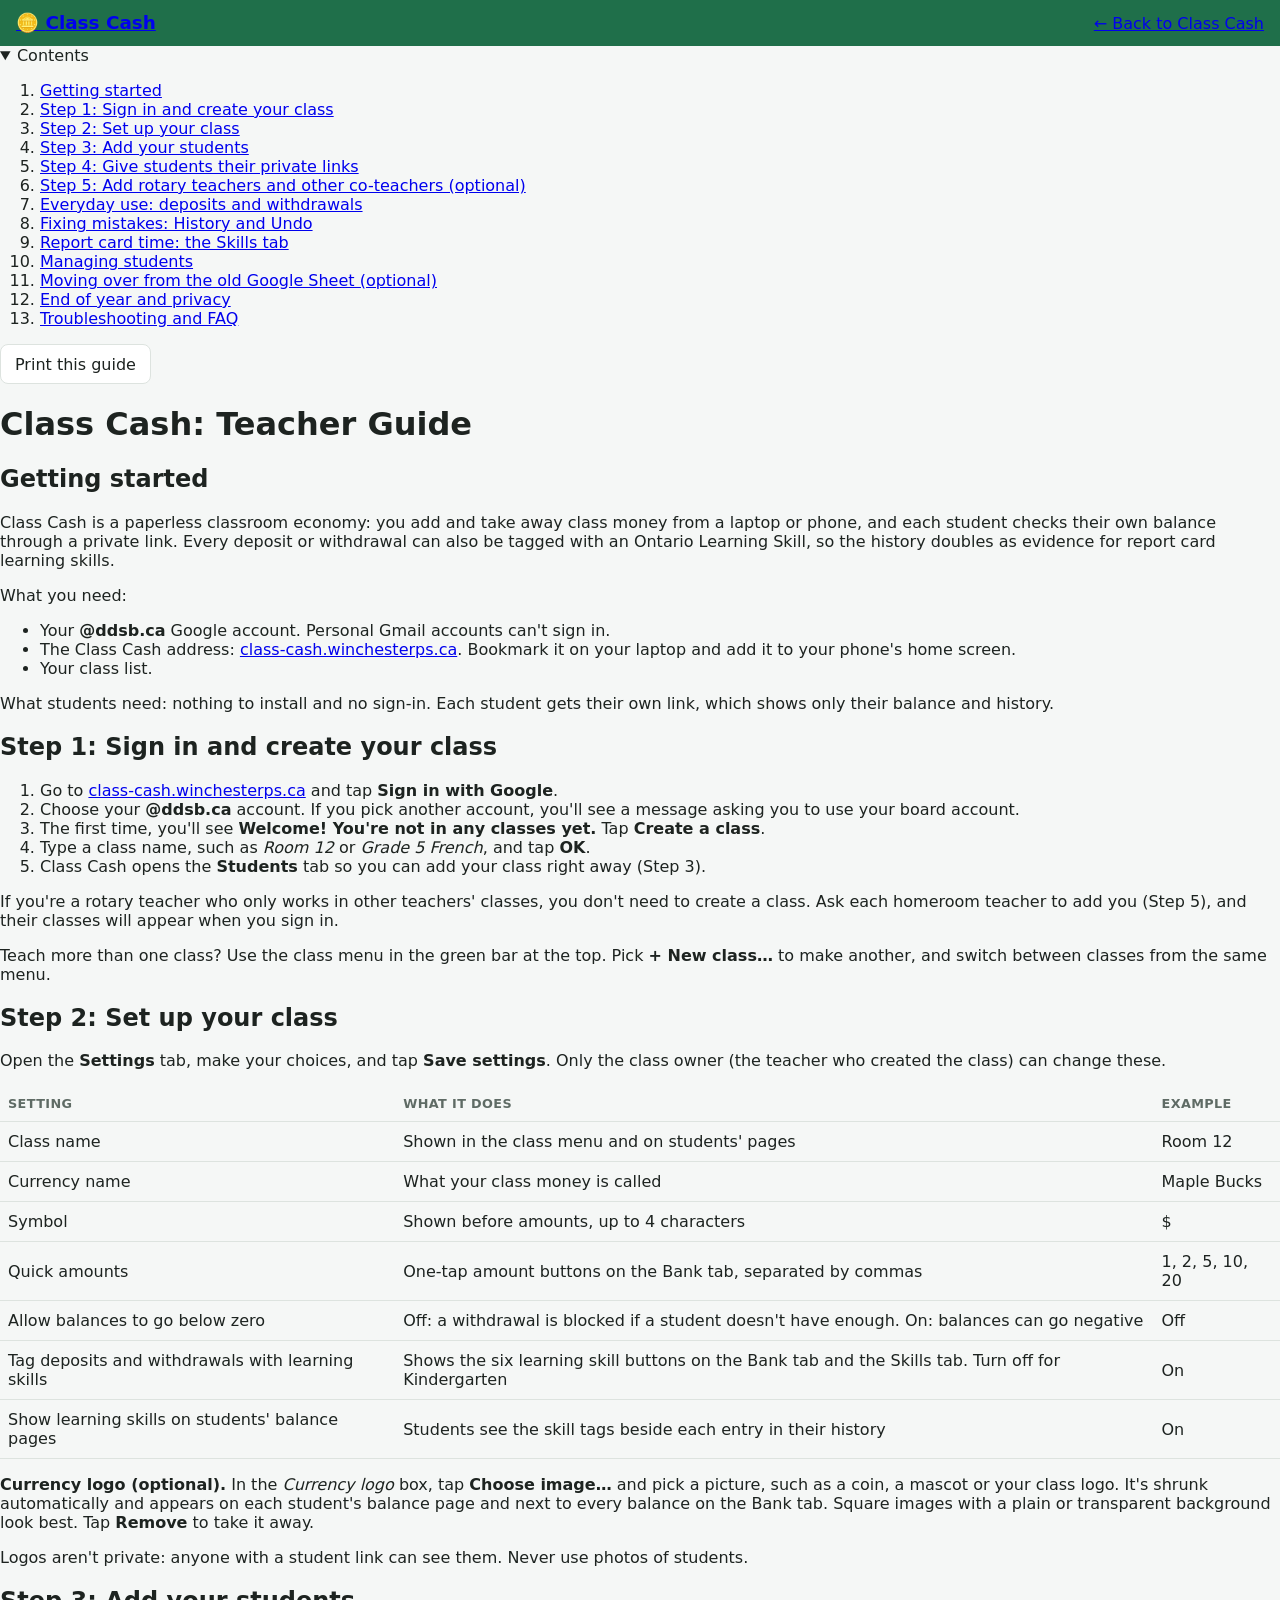
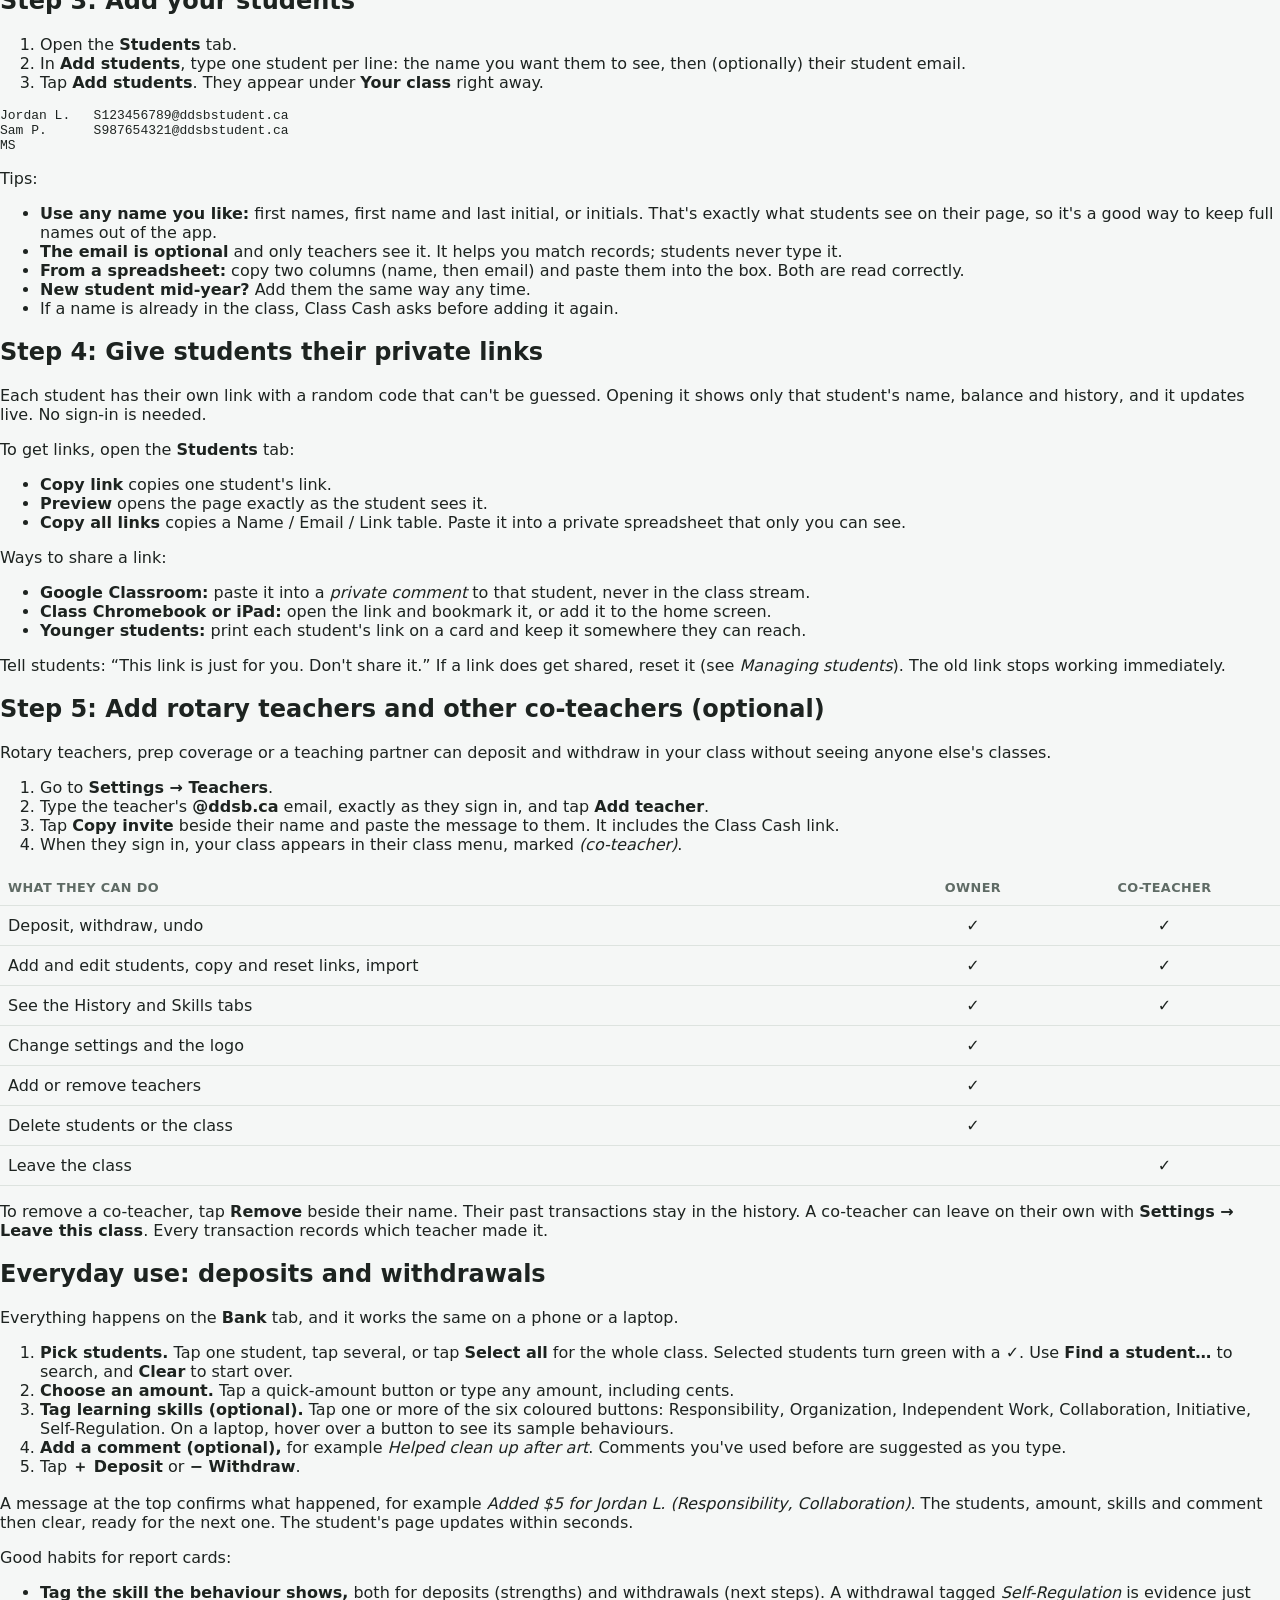
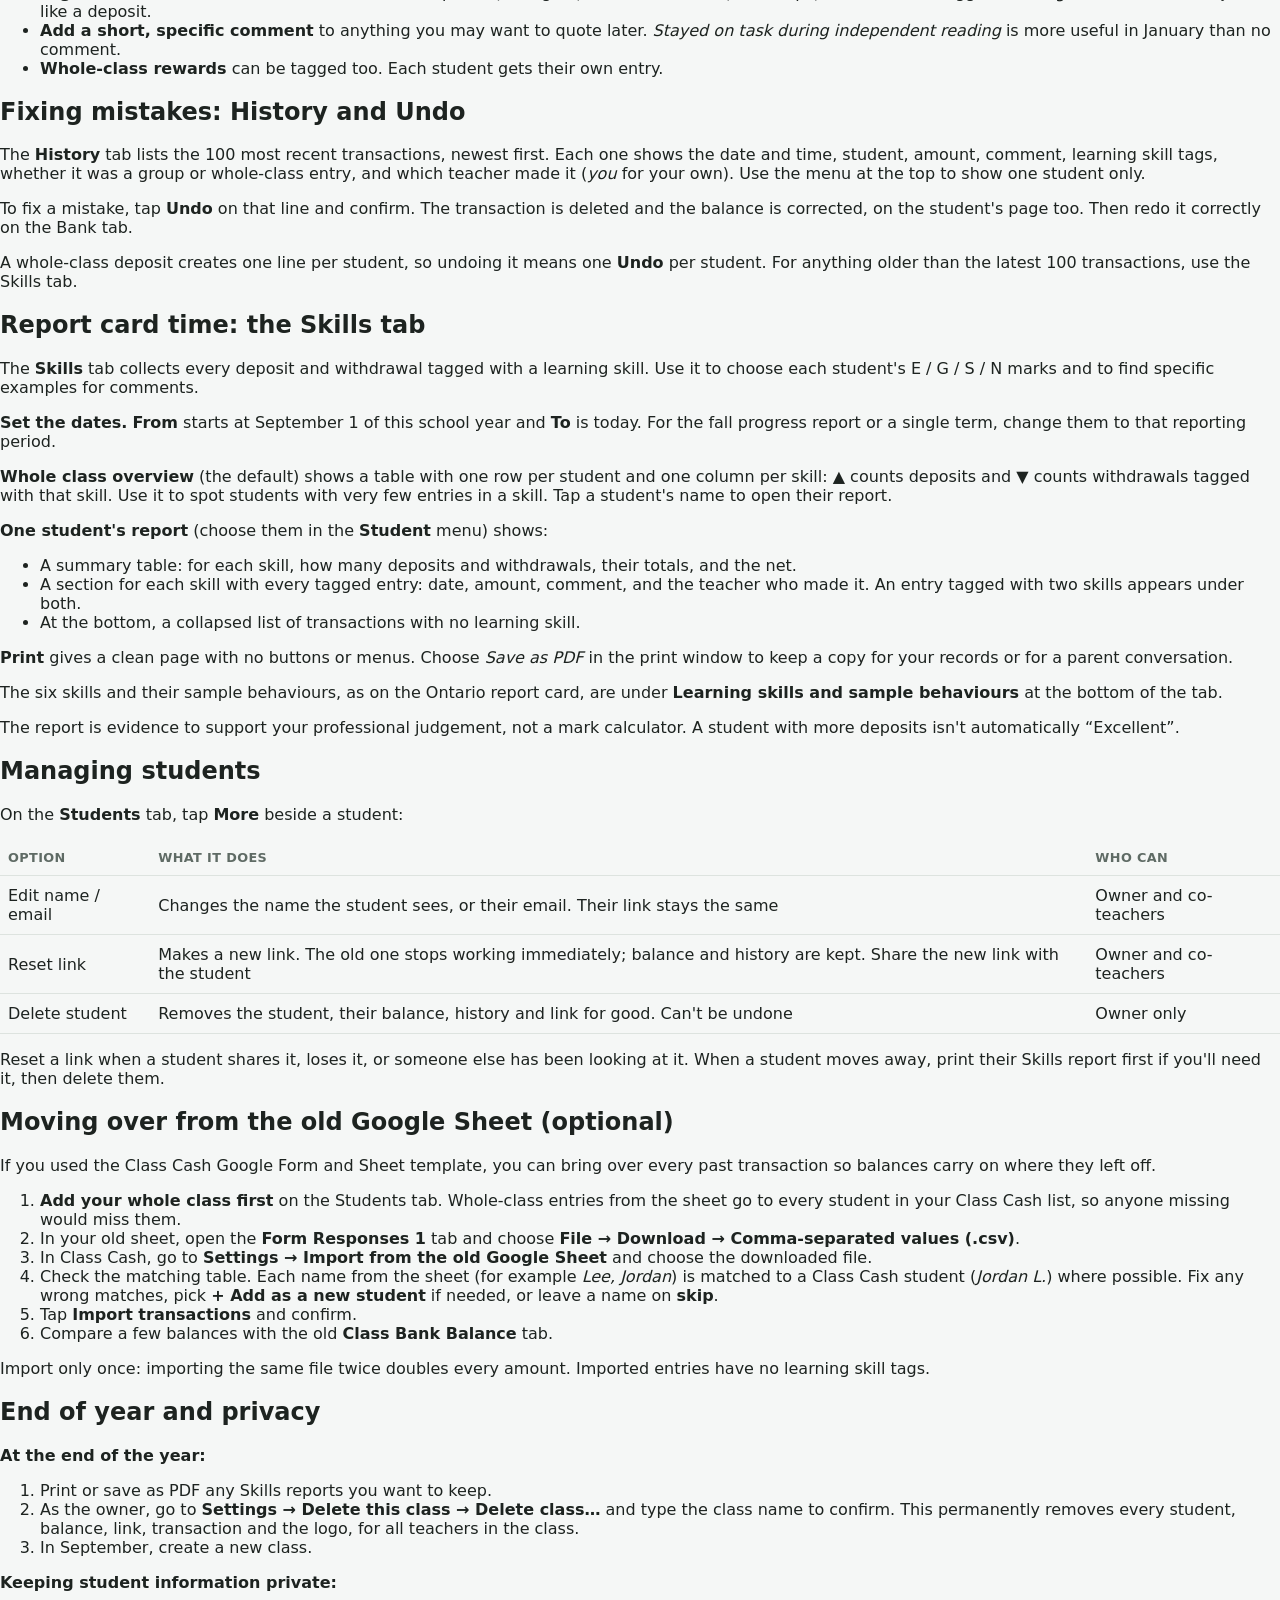
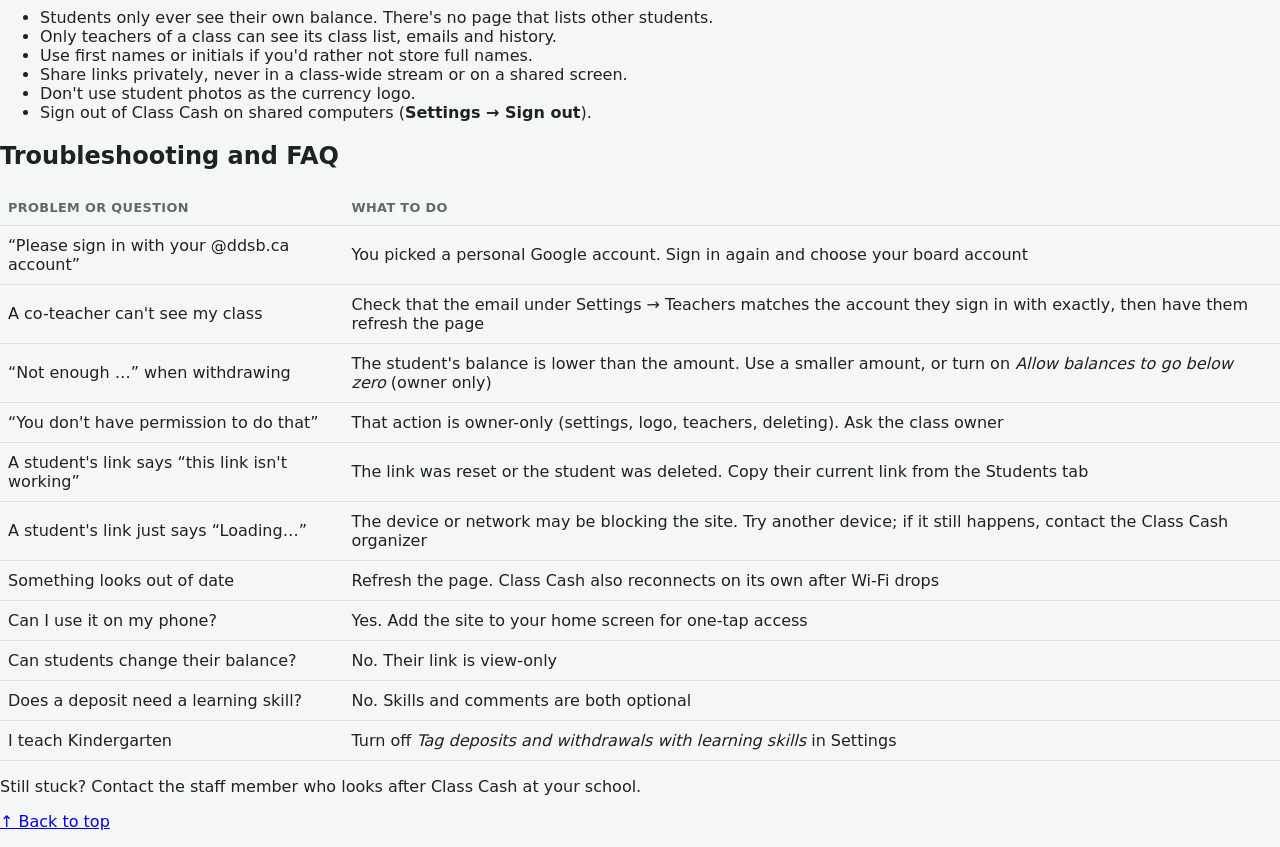
==== help.html @ 46281e30 "Add files via upload" ====
<!DOCTYPE html>
<html lang="en">
<head>
  <meta charset="utf-8">
  <meta name="viewport" content="width=device-width, initial-scale=1, viewport-fit=cover">
  <meta name="theme-color" content="#1f6f4a">
  <title>Teacher Guide · Class Cash</title>
  <link rel="icon" href="data:image/svg+xml,<svg xmlns='http://www.w3.org/2000/svg' viewBox='0 0 100 100'><text y='.9em' font-size='90'>🪙</text></svg>">
  <link rel="stylesheet" href="css/style.css">
</head>
<body class="help-page">
  <!-- Generated from the Class Cash Teacher Guide. Edit help.md and rebuild, or edit this file directly. -->
  <header class="topbar">
    <a class="brand brand-link" href="index.html">🪙 <span>Class Cash</span></a>
    <a class="back-link" href="index.html">← Back to Class Cash</a>
  </header>
  <div class="help-layout">
    <nav class="help-toc" aria-label="Contents">
      <details open>
        <summary>Contents</summary>
        <ol><li><a href="#getting-started">Getting started</a></li><li><a href="#step-1-sign-in-and-create-your-class">Step 1: Sign in and create your class</a></li><li><a href="#step-2-set-up-your-class">Step 2: Set up your class</a></li><li><a href="#step-3-add-your-students">Step 3: Add your students</a></li><li><a href="#step-4-give-students-their-private-links">Step 4: Give students their private links</a></li><li><a href="#step-5-add-rotary-teachers-and-other-co-teachers-optional">Step 5: Add rotary teachers and other co-teachers (optional)</a></li><li><a href="#everyday-use-deposits-and-withdrawals">Everyday use: deposits and withdrawals</a></li><li><a href="#fixing-mistakes-history-and-undo">Fixing mistakes: History and Undo</a></li><li><a href="#report-card-time-the-skills-tab">Report card time: the Skills tab</a></li><li><a href="#managing-students">Managing students</a></li><li><a href="#moving-over-from-the-old-google-sheet-optional">Moving over from the old Google Sheet (optional)</a></li><li><a href="#end-of-year-and-privacy">End of year and privacy</a></li><li><a href="#troubleshooting-and-faq">Troubleshooting and FAQ</a></li></ol>
      </details>
      <button type="button" class="help-print" onclick="window.print()">Print this guide</button>
    </nav>
    <main class="help-body">
      <h1>Class Cash: Teacher Guide</h1>
      <h2 id="getting-started">Getting started</h2>
<p>Class Cash is a paperless classroom economy: you add and take away class money from a laptop or phone, and each student checks their own balance through a private link. Every deposit or withdrawal can also be tagged with an Ontario Learning Skill, so the history doubles as evidence for report card learning skills.</p>
<p>What you need:</p>
<ul>
<li>Your <strong>@ddsb.ca</strong> Google account. Personal Gmail accounts can't sign in.</li>
<li>The Class Cash address: <a href="https://class-cash.winchesterps.ca" target="_blank" rel="noopener">class-cash.winchesterps.ca</a>. Bookmark it on your laptop and add it to your phone's home screen.</li>
<li>Your class list.</li>
</ul>
<p>What students need: nothing to install and no sign-in. Each student gets their own link, which shows only their balance and history.</p>
<h2 id="step-1-sign-in-and-create-your-class">Step 1: Sign in and create your class</h2>
<ol>
<li>Go to <a href="https://class-cash.winchesterps.ca" target="_blank" rel="noopener">class-cash.winchesterps.ca</a> and tap <strong>Sign in with Google</strong>.</li>
<li>Choose your <strong>@ddsb.ca</strong> account. If you pick another account, you'll see a message asking you to use your board account.</li>
<li>The first time, you'll see <strong>Welcome! You're not in any classes yet.</strong> Tap <strong>Create a class</strong>.</li>
<li>Type a class name, such as <em>Room 12</em> or <em>Grade 5 French</em>, and tap <strong>OK</strong>.</li>
<li>Class Cash opens the <strong>Students</strong> tab so you can add your class right away (Step 3).</li>
</ol>
<p>If you're a rotary teacher who only works in other teachers' classes, you don't need to create a class. Ask each homeroom teacher to add you (Step 5), and their classes will appear when you sign in.</p>
<p>Teach more than one class? Use the class menu in the green bar at the top. Pick <strong>+ New class…</strong> to make another, and switch between classes from the same menu.</p>
<h2 id="step-2-set-up-your-class">Step 2: Set up your class</h2>
<p>Open the <strong>Settings</strong> tab, make your choices, and tap <strong>Save settings</strong>. Only the class owner (the teacher who created the class) can change these.</p>
<div class="table-wrap"><table>
<thead>
<tr>
<th>Setting</th>
<th>What it does</th>
<th>Example</th>
</tr>
</thead>
<tbody>
<tr>
<td>Class name</td>
<td>Shown in the class menu and on students' pages</td>
<td>Room 12</td>
</tr>
<tr>
<td>Currency name</td>
<td>What your class money is called</td>
<td>Maple Bucks</td>
</tr>
<tr>
<td>Symbol</td>
<td>Shown before amounts, up to 4 characters</td>
<td>$</td>
</tr>
<tr>
<td>Quick amounts</td>
<td>One-tap amount buttons on the Bank tab, separated by commas</td>
<td>1, 2, 5, 10, 20</td>
</tr>
<tr>
<td>Allow balances to go below zero</td>
<td>Off: a withdrawal is blocked if a student doesn't have enough. On: balances can go negative</td>
<td>Off</td>
</tr>
<tr>
<td>Tag deposits and withdrawals with learning skills</td>
<td>Shows the six learning skill buttons on the Bank tab and the Skills tab. Turn off for Kindergarten</td>
<td>On</td>
</tr>
<tr>
<td>Show learning skills on students' balance pages</td>
<td>Students see the skill tags beside each entry in their history</td>
<td>On</td>
</tr>
</tbody>
</table></div>
<p><strong>Currency logo (optional).</strong> In the <em>Currency logo</em> box, tap <strong>Choose image…</strong> and pick a picture, such as a coin, a mascot or your class logo. It's shrunk automatically and appears on each student's balance page and next to every balance on the Bank tab. Square images with a plain or transparent background look best. Tap <strong>Remove</strong> to take it away.</p>
<p>Logos aren't private: anyone with a student link can see them. Never use photos of students.</p>
<h2 id="step-3-add-your-students">Step 3: Add your students</h2>
<ol>
<li>Open the <strong>Students</strong> tab.</li>
<li>In <strong>Add students</strong>, type one student per line: the name you want them to see, then (optionally) their student email.</li>
<li>Tap <strong>Add students</strong>. They appear under <strong>Your class</strong> right away.</li>
</ol>
<pre><code>Jordan L.   S123456789@ddsbstudent.ca
Sam P.      S987654321@ddsbstudent.ca
MS
</code></pre>
<p>Tips:</p>
<ul>
<li><strong>Use any name you like:</strong> first names, first name and last initial, or initials. That's exactly what students see on their page, so it's a good way to keep full names out of the app.</li>
<li><strong>The email is optional</strong> and only teachers see it. It helps you match records; students never type it.</li>
<li><strong>From a spreadsheet:</strong> copy two columns (name, then email) and paste them into the box. Both are read correctly.</li>
<li><strong>New student mid-year?</strong> Add them the same way any time.</li>
<li>If a name is already in the class, Class Cash asks before adding it again.</li>
</ul>
<h2 id="step-4-give-students-their-private-links">Step 4: Give students their private links</h2>
<p>Each student has their own link with a random code that can't be guessed. Opening it shows only that student's name, balance and history, and it updates live. No sign-in is needed.</p>
<p>To get links, open the <strong>Students</strong> tab:</p>
<ul>
<li><strong>Copy link</strong> copies one student's link.</li>
<li><strong>Preview</strong> opens the page exactly as the student sees it.</li>
<li><strong>Copy all links</strong> copies a Name / Email / Link table. Paste it into a private spreadsheet that only you can see.</li>
</ul>
<p>Ways to share a link:</p>
<ul>
<li><strong>Google Classroom:</strong> paste it into a <em>private comment</em> to that student, never in the class stream.</li>
<li><strong>Class Chromebook or iPad:</strong> open the link and bookmark it, or add it to the home screen.</li>
<li><strong>Younger students:</strong> print each student's link on a card and keep it somewhere they can reach.</li>
</ul>
<p>Tell students: “This link is just for you. Don't share it.” If a link does get shared, reset it (see <em>Managing students</em>). The old link stops working immediately.</p>
<h2 id="step-5-add-rotary-teachers-and-other-co-teachers-optional">Step 5: Add rotary teachers and other co-teachers (optional)</h2>
<p>Rotary teachers, prep coverage or a teaching partner can deposit and withdraw in your class without seeing anyone else's classes.</p>
<ol>
<li>Go to <strong>Settings → Teachers</strong>.</li>
<li>Type the teacher's <strong>@ddsb.ca</strong> email, exactly as they sign in, and tap <strong>Add teacher</strong>.</li>
<li>Tap <strong>Copy invite</strong> beside their name and paste the message to them. It includes the Class Cash link.</li>
<li>When they sign in, your class appears in their class menu, marked <em>(co-teacher)</em>.</li>
</ol>
<div class="table-wrap"><table>
<thead>
<tr>
<th>What they can do</th>
<th style="text-align: center;">Owner</th>
<th style="text-align: center;">Co-teacher</th>
</tr>
</thead>
<tbody>
<tr>
<td>Deposit, withdraw, undo</td>
<td style="text-align: center;">✓</td>
<td style="text-align: center;">✓</td>
</tr>
<tr>
<td>Add and edit students, copy and reset links, import</td>
<td style="text-align: center;">✓</td>
<td style="text-align: center;">✓</td>
</tr>
<tr>
<td>See the History and Skills tabs</td>
<td style="text-align: center;">✓</td>
<td style="text-align: center;">✓</td>
</tr>
<tr>
<td>Change settings and the logo</td>
<td style="text-align: center;">✓</td>
<td style="text-align: center;"></td>
</tr>
<tr>
<td>Add or remove teachers</td>
<td style="text-align: center;">✓</td>
<td style="text-align: center;"></td>
</tr>
<tr>
<td>Delete students or the class</td>
<td style="text-align: center;">✓</td>
<td style="text-align: center;"></td>
</tr>
<tr>
<td>Leave the class</td>
<td style="text-align: center;"></td>
<td style="text-align: center;">✓</td>
</tr>
</tbody>
</table></div>
<p>To remove a co-teacher, tap <strong>Remove</strong> beside their name. Their past transactions stay in the history. A co-teacher can leave on their own with <strong>Settings → Leave this class</strong>. Every transaction records which teacher made it.</p>
<h2 id="everyday-use-deposits-and-withdrawals">Everyday use: deposits and withdrawals</h2>
<p>Everything happens on the <strong>Bank</strong> tab, and it works the same on a phone or a laptop.</p>
<ol>
<li><strong>Pick students.</strong> Tap one student, tap several, or tap <strong>Select all</strong> for the whole class. Selected students turn green with a ✓. Use <strong>Find a student…</strong> to search, and <strong>Clear</strong> to start over.</li>
<li><strong>Choose an amount.</strong> Tap a quick-amount button or type any amount, including cents.</li>
<li><strong>Tag learning skills (optional).</strong> Tap one or more of the six coloured buttons: Responsibility, Organization, Independent Work, Collaboration, Initiative, Self-Regulation. On a laptop, hover over a button to see its sample behaviours.</li>
<li><strong>Add a comment (optional),</strong> for example <em>Helped clean up after art</em>. Comments you've used before are suggested as you type.</li>
<li>Tap <strong>＋ Deposit</strong> or <strong>− Withdraw</strong>.</li>
</ol>
<p>A message at the top confirms what happened, for example <em>Added $5 for Jordan L. (Responsibility, Collaboration)</em>. The students, amount, skills and comment then clear, ready for the next one. The student's page updates within seconds.</p>
<p>Good habits for report cards:</p>
<ul>
<li><strong>Tag the skill the behaviour shows,</strong> both for deposits (strengths) and withdrawals (next steps). A withdrawal tagged <em>Self-Regulation</em> is evidence just like a deposit.</li>
<li><strong>Add a short, specific comment</strong> to anything you may want to quote later. <em>Stayed on task during independent reading</em> is more useful in January than no comment.</li>
<li><strong>Whole-class rewards</strong> can be tagged too. Each student gets their own entry.</li>
</ul>
<h2 id="fixing-mistakes-history-and-undo">Fixing mistakes: History and Undo</h2>
<p>The <strong>History</strong> tab lists the 100 most recent transactions, newest first. Each one shows the date and time, student, amount, comment, learning skill tags, whether it was a group or whole-class entry, and which teacher made it (<em>you</em> for your own). Use the menu at the top to show one student only.</p>
<p>To fix a mistake, tap <strong>Undo</strong> on that line and confirm. The transaction is deleted and the balance is corrected, on the student's page too. Then redo it correctly on the Bank tab.</p>
<p>A whole-class deposit creates one line per student, so undoing it means one <strong>Undo</strong> per student. For anything older than the latest 100 transactions, use the Skills tab.</p>
<h2 id="report-card-time-the-skills-tab">Report card time: the Skills tab</h2>
<p>The <strong>Skills</strong> tab collects every deposit and withdrawal tagged with a learning skill. Use it to choose each student's E / G / S / N marks and to find specific examples for comments.</p>
<p><strong>Set the dates.</strong> <strong>From</strong> starts at September 1 of this school year and <strong>To</strong> is today. For the fall progress report or a single term, change them to that reporting period.</p>
<p><strong>Whole class overview</strong> (the default) shows a table with one row per student and one column per skill: ▲ counts deposits and ▼ counts withdrawals tagged with that skill. Use it to spot students with very few entries in a skill. Tap a student's name to open their report.</p>
<p><strong>One student's report</strong> (choose them in the <strong>Student</strong> menu) shows:</p>
<ul>
<li>A summary table: for each skill, how many deposits and withdrawals, their totals, and the net.</li>
<li>A section for each skill with every tagged entry: date, amount, comment, and the teacher who made it. An entry tagged with two skills appears under both.</li>
<li>At the bottom, a collapsed list of transactions with no learning skill.</li>
</ul>
<p><strong>Print</strong> gives a clean page with no buttons or menus. Choose <em>Save as PDF</em> in the print window to keep a copy for your records or for a parent conversation.</p>
<p>The six skills and their sample behaviours, as on the Ontario report card, are under <strong>Learning skills and sample behaviours</strong> at the bottom of the tab.</p>
<p>The report is evidence to support your professional judgement, not a mark calculator. A student with more deposits isn't automatically “Excellent”.</p>
<h2 id="managing-students">Managing students</h2>
<p>On the <strong>Students</strong> tab, tap <strong>More</strong> beside a student:</p>
<div class="table-wrap"><table>
<thead>
<tr>
<th>Option</th>
<th>What it does</th>
<th>Who can</th>
</tr>
</thead>
<tbody>
<tr>
<td>Edit name / email</td>
<td>Changes the name the student sees, or their email. Their link stays the same</td>
<td>Owner and co-teachers</td>
</tr>
<tr>
<td>Reset link</td>
<td>Makes a new link. The old one stops working immediately; balance and history are kept. Share the new link with the student</td>
<td>Owner and co-teachers</td>
</tr>
<tr>
<td>Delete student</td>
<td>Removes the student, their balance, history and link for good. Can't be undone</td>
<td>Owner only</td>
</tr>
</tbody>
</table></div>
<p>Reset a link when a student shares it, loses it, or someone else has been looking at it. When a student moves away, print their Skills report first if you'll need it, then delete them.</p>
<h2 id="moving-over-from-the-old-google-sheet-optional">Moving over from the old Google Sheet (optional)</h2>
<p>If you used the Class Cash Google Form and Sheet template, you can bring over every past transaction so balances carry on where they left off.</p>
<ol>
<li><strong>Add your whole class first</strong> on the Students tab. Whole-class entries from the sheet go to every student in your Class Cash list, so anyone missing would miss them.</li>
<li>In your old sheet, open the <strong>Form Responses 1</strong> tab and choose <strong>File → Download → Comma-separated values (.csv)</strong>.</li>
<li>In Class Cash, go to <strong>Settings → Import from the old Google Sheet</strong> and choose the downloaded file.</li>
<li>Check the matching table. Each name from the sheet (for example <em>Lee, Jordan</em>) is matched to a Class Cash student (<em>Jordan L.</em>) where possible. Fix any wrong matches, pick <strong>+ Add as a new student</strong> if needed, or leave a name on <strong>skip</strong>.</li>
<li>Tap <strong>Import transactions</strong> and confirm.</li>
<li>Compare a few balances with the old <strong>Class Bank Balance</strong> tab.</li>
</ol>
<p>Import only once: importing the same file twice doubles every amount. Imported entries have no learning skill tags.</p>
<h2 id="end-of-year-and-privacy">End of year and privacy</h2>
<p><strong>At the end of the year:</strong></p>
<ol>
<li>Print or save as PDF any Skills reports you want to keep.</li>
<li>As the owner, go to <strong>Settings → Delete this class → Delete class…</strong> and type the class name to confirm. This permanently removes every student, balance, link, transaction and the logo, for all teachers in the class.</li>
<li>In September, create a new class.</li>
</ol>
<p><strong>Keeping student information private:</strong></p>
<ul>
<li>Students only ever see their own balance. There's no page that lists other students.</li>
<li>Only teachers of a class can see its class list, emails and history.</li>
<li>Use first names or initials if you'd rather not store full names.</li>
<li>Share links privately, never in a class-wide stream or on a shared screen.</li>
<li>Don't use student photos as the currency logo.</li>
<li>Sign out of Class Cash on shared computers (<strong>Settings → Sign out</strong>).</li>
</ul>
<h2 id="troubleshooting-and-faq">Troubleshooting and FAQ</h2>
<div class="table-wrap"><table>
<thead>
<tr>
<th>Problem or question</th>
<th>What to do</th>
</tr>
</thead>
<tbody>
<tr>
<td>“Please sign in with your @ddsb.ca account”</td>
<td>You picked a personal Google account. Sign in again and choose your board account</td>
</tr>
<tr>
<td>A co-teacher can't see my class</td>
<td>Check that the email under Settings → Teachers matches the account they sign in with exactly, then have them refresh the page</td>
</tr>
<tr>
<td>“Not enough …” when withdrawing</td>
<td>The student's balance is lower than the amount. Use a smaller amount, or turn on <em>Allow balances to go below zero</em> (owner only)</td>
</tr>
<tr>
<td>“You don't have permission to do that”</td>
<td>That action is owner-only (settings, logo, teachers, deleting). Ask the class owner</td>
</tr>
<tr>
<td>A student's link says “this link isn't working”</td>
<td>The link was reset or the student was deleted. Copy their current link from the Students tab</td>
</tr>
<tr>
<td>A student's link just says “Loading…”</td>
<td>The device or network may be blocking the site. Try another device; if it still happens, contact the Class Cash organizer</td>
</tr>
<tr>
<td>Something looks out of date</td>
<td>Refresh the page. Class Cash also reconnects on its own after Wi-Fi drops</td>
</tr>
<tr>
<td>Can I use it on my phone?</td>
<td>Yes. Add the site to your home screen for one-tap access</td>
</tr>
<tr>
<td>Can students change their balance?</td>
<td>No. Their link is view-only</td>
</tr>
<tr>
<td>Does a deposit need a learning skill?</td>
<td>No. Skills and comments are both optional</td>
</tr>
<tr>
<td>I teach Kindergarten</td>
<td>Turn off <em>Tag deposits and withdrawals with learning skills</em> in Settings</td>
</tr>
</tbody>
</table></div>
<p>Still stuck? Contact the staff member who looks after Class Cash at your school.</p>
      <p class="help-top"><a href="#">↑ Back to top</a></p>
    </main>
  </div>
</body>
</html>
---- css/style.css ----
:root {
  --green: #1f6f4a;
  --green-light: #e5f3eb;
  --red: #b3261e;
  --red-light: #fbe9e7;
  --ink: #1d2320;
  --muted: #5f6b65;
  --line: #dde3df;
  --bg: #f5f7f6;
  --card: #fff;
  --gold: #f2b705;
  --radius: 12px;
  font-family: system-ui, -apple-system, "Segoe UI", Roboto, sans-serif;
  color: var(--ink);
  background: var(--bg);
}
* { box-sizing: border-box; }
body { margin: 0; min-height: 100vh; }
[hidden] { display: none !important; }

button, input, select, textarea { font: inherit; }
button {
  border: 1px solid var(--line); background: var(--card); color: var(--ink);
  border-radius: 8px; padding: 8px 14px; cursor: pointer; min-height: 40px;
}
button:hover { border-color: #b9c4be; }
button:disabled { opacity: .5; cursor: not-allowed; }
button.primary { background: var(--green); color: #fff; border-color: var(--green); }
button.big { min-height: 52px; font-size: 1.1rem; font-weight: 600; }
button.small { min-height: 32px; padding: 4px 10px; font-size: .85rem; }
button.danger { color: var(--red); }
button.link { border: none; background: none; color: var(--green); text-decoration: underline; padding: 0; min-height: 0; }
input, select, textarea {
  border: 1px solid var(--line); border-radius: 8px; padding: 9px 12px; background: #fff; width: 100%;
}
textarea { resize: vertical; }
input:focus, select:focus, textarea:focus, button:focus-visible { outline: 3px solid #9fd3b5; outline-offset: 1px; }

.muted { color: var(--muted); }
.small { font-size: .875rem; }
.center { text-align: center; }
.empty { color: var(--muted); text-align: center; padding: 24px; }

/* Top bar */
.topbar {
  display: flex; align-items: center; justify-content: space-between; gap: 12px;
  padding: 12px 16px; background: var(--green); color: #fff;
  padding-top: max(12px, env(safe-area-inset-top));
}
.brand { font-weight: 700; font-size: 1.15rem; }
.class-title { font-weight: 500; opacity: .9; text-align: right; }

.center-card { max-width: 420px; margin: 48px auto; padding: 32px 24px; background: var(--card);
  border-radius: var(--radius); text-align: center; box-shadow: 0 1px 3px rgba(0,0,0,.08); }
.center-card h1 { margin-top: 0; }

/* Tabs */
.tabs { display: flex; background: #fff; border-bottom: 1px solid var(--line); position: sticky; top: 0; z-index: 5; }
.tab { flex: 1; border: none; border-radius: 0; background: none; padding: 12px 4px; min-height: 48px;
  border-bottom: 3px solid transparent; color: var(--muted); font-weight: 600; }
.tab.active { color: var(--green); border-bottom-color: var(--green); }

.panel { max-width: 960px; margin: 0 auto; padding: 16px; }
.box { background: var(--card); border-radius: var(--radius); padding: 16px; margin-bottom: 16px;
  box-shadow: 0 1px 3px rgba(0,0,0,.06); }
.box h2 { margin: 0 0 8px; font-size: 1.15rem; }
.box textarea { margin: 8px 0; }
.row-between { display: flex; justify-content: space-between; align-items: center; gap: 12px; flex-wrap: wrap; }
.row-between select { width: auto; }

/* Bank */
.toolbar { display: flex; gap: 8px; margin-bottom: 12px; }
.toolbar input { flex: 1; }
.grid { display: grid; grid-template-columns: repeat(auto-fill, minmax(140px, 1fr)); gap: 10px;
  padding-bottom: 260px; }
.card { display: flex; flex-direction: column; align-items: flex-start; gap: 4px; padding: 12px; min-height: 72px;
  border: 2px solid var(--line); border-radius: var(--radius); background: #fff; text-align: left; }
.card-name { font-weight: 600; overflow-wrap: anywhere; }
.card-bal { color: var(--green); font-variant-numeric: tabular-nums; }
.card.neg .card-bal { color: var(--red); }
.card.selected { border-color: var(--green); background: var(--green-light); box-shadow: inset 0 0 0 1px var(--green); }
.card.selected .card-name::before { content: "✓ "; color: var(--green); }

.action-bar { position: fixed; left: 0; right: 0; bottom: 0; z-index: 10; background: #fff;
  border-top: 1px solid var(--line); box-shadow: 0 -4px 16px rgba(0,0,0,.08);
  padding: 10px 16px; padding-bottom: max(10px, env(safe-area-inset-bottom));
  display: grid; gap: 8px; max-width: 960px; margin: 0 auto; }
body:not([data-tab="bank"]) .action-bar { display: none; }
.action-bar:not(.ready) .action-row:last-child button { opacity: .5; }
.sel-count { font-weight: 600; }
.chips { display: flex; gap: 6px; overflow-x: auto; }
.chip { border-radius: 999px; min-height: 36px; padding: 4px 14px; flex: none; }
.action-row { display: flex; gap: 8px; }
.action-row #amount { flex: 0 0 120px; }
.action-row button { flex: 1; }
button.deposit { background: var(--green); color: #fff; border-color: var(--green); }
button.withdraw { background: var(--red); color: #fff; border-color: var(--red); }

/* Tables */
.table-wrap { overflow-x: auto; }
table { width: 100%; border-collapse: collapse; }
th, td { padding: 10px 8px; border-bottom: 1px solid var(--line); text-align: left; vertical-align: middle; }
th { font-size: .8rem; color: var(--muted); text-transform: uppercase; letter-spacing: .03em; }
.num { text-align: right; font-variant-numeric: tabular-nums; white-space: nowrap; }
.plus { color: var(--green); }
.minus { color: var(--red); }
.actions { display: flex; gap: 6px; flex-wrap: wrap; justify-content: flex-end; }
.tag { background: #eef1ef; border-radius: 4px; padding: 1px 6px; font-size: .75rem; color: var(--muted); }
details.more { position: relative; }
details.more summary { list-style: none; border: 1px solid var(--line); border-radius: 8px; padding: 6px 10px; cursor: pointer; }
details.more summary::-webkit-details-marker { display: none; }
details.more .menu { position: absolute; right: 0; top: 110%; z-index: 4; background: #fff; border: 1px solid var(--line);
  border-radius: 8px; padding: 6px; display: grid; gap: 4px; min-width: 170px; box-shadow: 0 4px 16px rgba(0,0,0,.12); }

/* Settings form */
#settings-form label { display: block; margin-bottom: 12px; font-weight: 500; }
#settings-form label input { margin-top: 4px; }
#settings-form input.short { max-width: 100px; display: block; }
#settings-form label.check { display: flex; align-items: center; gap: 8px; }
#settings-form label.check input { width: auto; margin: 0; }
#import-file { margin: 8px 0 12px; }

/* Toast + busy */
.toast { position: fixed; left: 50%; top: 16px; transform: translate(-50%, -150%); background: var(--ink); color: #fff;
  padding: 12px 18px; border-radius: 10px; z-index: 50; max-width: 92vw; transition: transform .25s; }
.toast.show { transform: translate(-50%, 0); }
.toast.error { background: var(--red); }
body.busy { cursor: progress; }
body.busy button { pointer-events: none; }

/* Student page */
.student-main { max-width: 520px; margin: 0 auto; padding: 16px; }
.balance-card { background: linear-gradient(135deg, var(--green), #2c8c61); color: #fff; border-radius: 18px;
  padding: 28px 20px; text-align: center; margin-bottom: 16px; box-shadow: 0 6px 20px rgba(31,111,74,.25); }
.student-name { font-size: 1.3rem; font-weight: 700; }
.balance-label { opacity: .9; margin-top: 6px; }
.balance { font-size: 3.4rem; font-weight: 800; margin: 6px 0; font-variant-numeric: tabular-nums; }
.balance.neg { color: #ffd2cc; }
.balance-card .muted { color: rgba(255,255,255,.8); }
.history { list-style: none; margin: 0; padding: 0; }
.history li { display: flex; justify-content: space-between; align-items: center; padding: 10px 0; border-bottom: 1px solid var(--line); }
.history li:last-child { border-bottom: none; }
.history .amt { font-weight: 700; font-variant-numeric: tabular-nums; }

@media (max-width: 600px) {
  .panel { padding: 12px; }
  .grid { grid-template-columns: repeat(auto-fill, minmax(110px, 1fr)); gap: 8px; }
  .card { padding: 10px; min-height: 64px; }
  .actions { flex-direction: column; align-items: stretch; }
}

/* Class picker + teachers */
.class-picker { width: auto; max-width: 60vw; background: rgba(255,255,255,.15); color: #fff;
  border: 1px solid rgba(255,255,255,.4); font-weight: 600; padding: 6px 10px; }
.class-picker option { color: var(--ink); }
.teacher-list { list-style: none; padding: 0; margin: 8px 0 12px; }
.teacher-list li { display: flex; justify-content: space-between; align-items: center; gap: 8px; flex-wrap: wrap;
  padding: 8px 0; border-bottom: 1px solid var(--line); overflow-wrap: anywhere; }
.inline-form { display: flex; gap: 8px; }
.inline-form input { flex: 1; }
@media (max-width: 480px) {
  body:has(#app:not([hidden])) .brand span { display: none; }
  .class-picker { max-width: 78vw; }
}
.error-text { color: var(--red); font-weight: 600; }

/* Currency logo */
.topbar-right { display: flex; align-items: center; gap: 8px; min-width: 0; }
.top-logo { width: 32px; height: 32px; object-fit: contain; border-radius: 6px; background: rgba(255,255,255,.9); padding: 2px; }
.coin { width: 18px; height: 18px; object-fit: contain; vertical-align: -3px; margin-right: 4px; }
.logo-row { display: flex; align-items: center; gap: 16px; flex-wrap: wrap; margin-top: 8px; }
.logo-preview, .logo-empty { width: 96px; height: 96px; border-radius: 12px; border: 1px solid var(--line); background: #fff; }
.logo-preview { object-fit: contain; padding: 6px; }
.logo-empty { display: flex; align-items: center; justify-content: center; text-align: center; color: var(--muted); font-size: .8rem; }
.logo-actions { display: flex; gap: 8px; flex-wrap: wrap; }
.button-like { display: inline-flex; align-items: center; border: 1px solid var(--line); border-radius: 8px; padding: 8px 14px;
  min-height: 40px; cursor: pointer; background: #fff; }
.button-like.primary { background: var(--green); color: #fff; border-color: var(--green); }
#logo-box:has(input:disabled) .button-like { opacity: .5; pointer-events: none; }
.currency-logo { width: 88px; height: 88px; object-fit: contain; display: block; margin: 0 auto 10px;
  background: rgba(255,255,255,.95); border-radius: 50%; padding: 10px; box-shadow: 0 2px 8px rgba(0,0,0,.15); }
.history .coin { width: 16px; height: 16px; }

/* Learning skills */
.skill-label span { font-weight: 400; }
.skill-chips { display: grid; grid-template-columns: repeat(3, 1fr); gap: 6px; margin-top: 4px; }
.skill-chip { min-height: 34px; padding: 4px 6px; font-size: .82rem; border-radius: 999px; line-height: 1.1;
  border: 1.5px solid var(--sk); color: var(--sk); background: #fff; font-weight: 600; }
.skill-chip.on { background: var(--sk); color: #fff; }
.skill-chip.on::before { content: "✓ "; }
.skill-tag { display: inline-block; font-size: .72rem; font-weight: 600; padding: 1px 7px; border-radius: 999px;
  color: #fff; background: var(--sk); margin: 1px 0; white-space: nowrap; }
.skill-dot { display: inline-block; width: 10px; height: 10px; border-radius: 50%; background: var(--sk); margin-right: 6px; vertical-align: 0; }
.grid { padding-bottom: 340px; }
#settings-form label.check { flex-wrap: wrap; }

.controls-row { display: flex; flex-wrap: wrap; gap: 10px; align-items: flex-end; }
.controls-row label { display: grid; gap: 4px; font-size: .85rem; font-weight: 600; flex: 1 1 140px; }
.controls-row button { flex: 0 0 auto; }
.report-head h2 { margin-bottom: 2px; }
.report-summary { margin: 12px 0 8px; }
.skill-section { border-left: 4px solid var(--sk); padding-left: 12px; margin: 18px 0; }
.skill-section h3 { margin: 0 0 6px; font-size: 1rem; color: var(--sk); }
.skill-section h3 .muted { color: var(--muted); font-weight: 400; }
.report-list { list-style: none; padding: 0; margin: 0; }
.report-list li { display: grid; grid-template-columns: 100px 70px 1fr auto; gap: 8px; padding: 6px 0;
  border-bottom: 1px solid var(--line); align-items: baseline; font-size: .9rem; }
.report-list .num { text-align: right; }
.untagged { margin-top: 16px; }
.untagged summary { cursor: pointer; color: var(--muted); }
.overview th, .overview td { padding: 8px 6px; }
.overview th { font-size: .72rem; white-space: nowrap; }
.reference summary { cursor: pointer; }
.ref-grid { display: grid; grid-template-columns: repeat(auto-fill, minmax(260px, 1fr)); gap: 12px; margin-top: 12px; }
.ref-skill { border-left: 4px solid var(--sk); padding-left: 10px; }
.ref-skill h4 { margin: 0 0 4px; color: var(--sk); }
.ref-skill ul { margin: 0; padding-left: 18px; font-size: .85rem; }

/* Student page skill tags */
.history .tags { margin-top: 3px; }

@media (max-width: 600px) {
  .report-list li { grid-template-columns: 82px 62px 1fr; }
  .report-list .by { display: none; }
  .tabs .tab { font-size: .85rem; }
}

@media print {
  .topbar, .tabs, .action-bar, .toast, .report-controls .controls-row button, #no-class,
  .panel:not(#panel-skills), .reference { display: none !important; }
  body, .box { background: #fff; box-shadow: none; }
  .report-controls p { display: none; }
  .report-controls h2 { display: none; }
  .report-controls { padding: 0; margin: 0; }
  .controls-row { display: none; }
  .untagged { display: none; }
  .skill-tag, .skill-dot, .skill-section, .plus, .minus { -webkit-print-color-adjust: exact; print-color-adjust: exact; }
  .panel { max-width: none; padding: 0; }
}
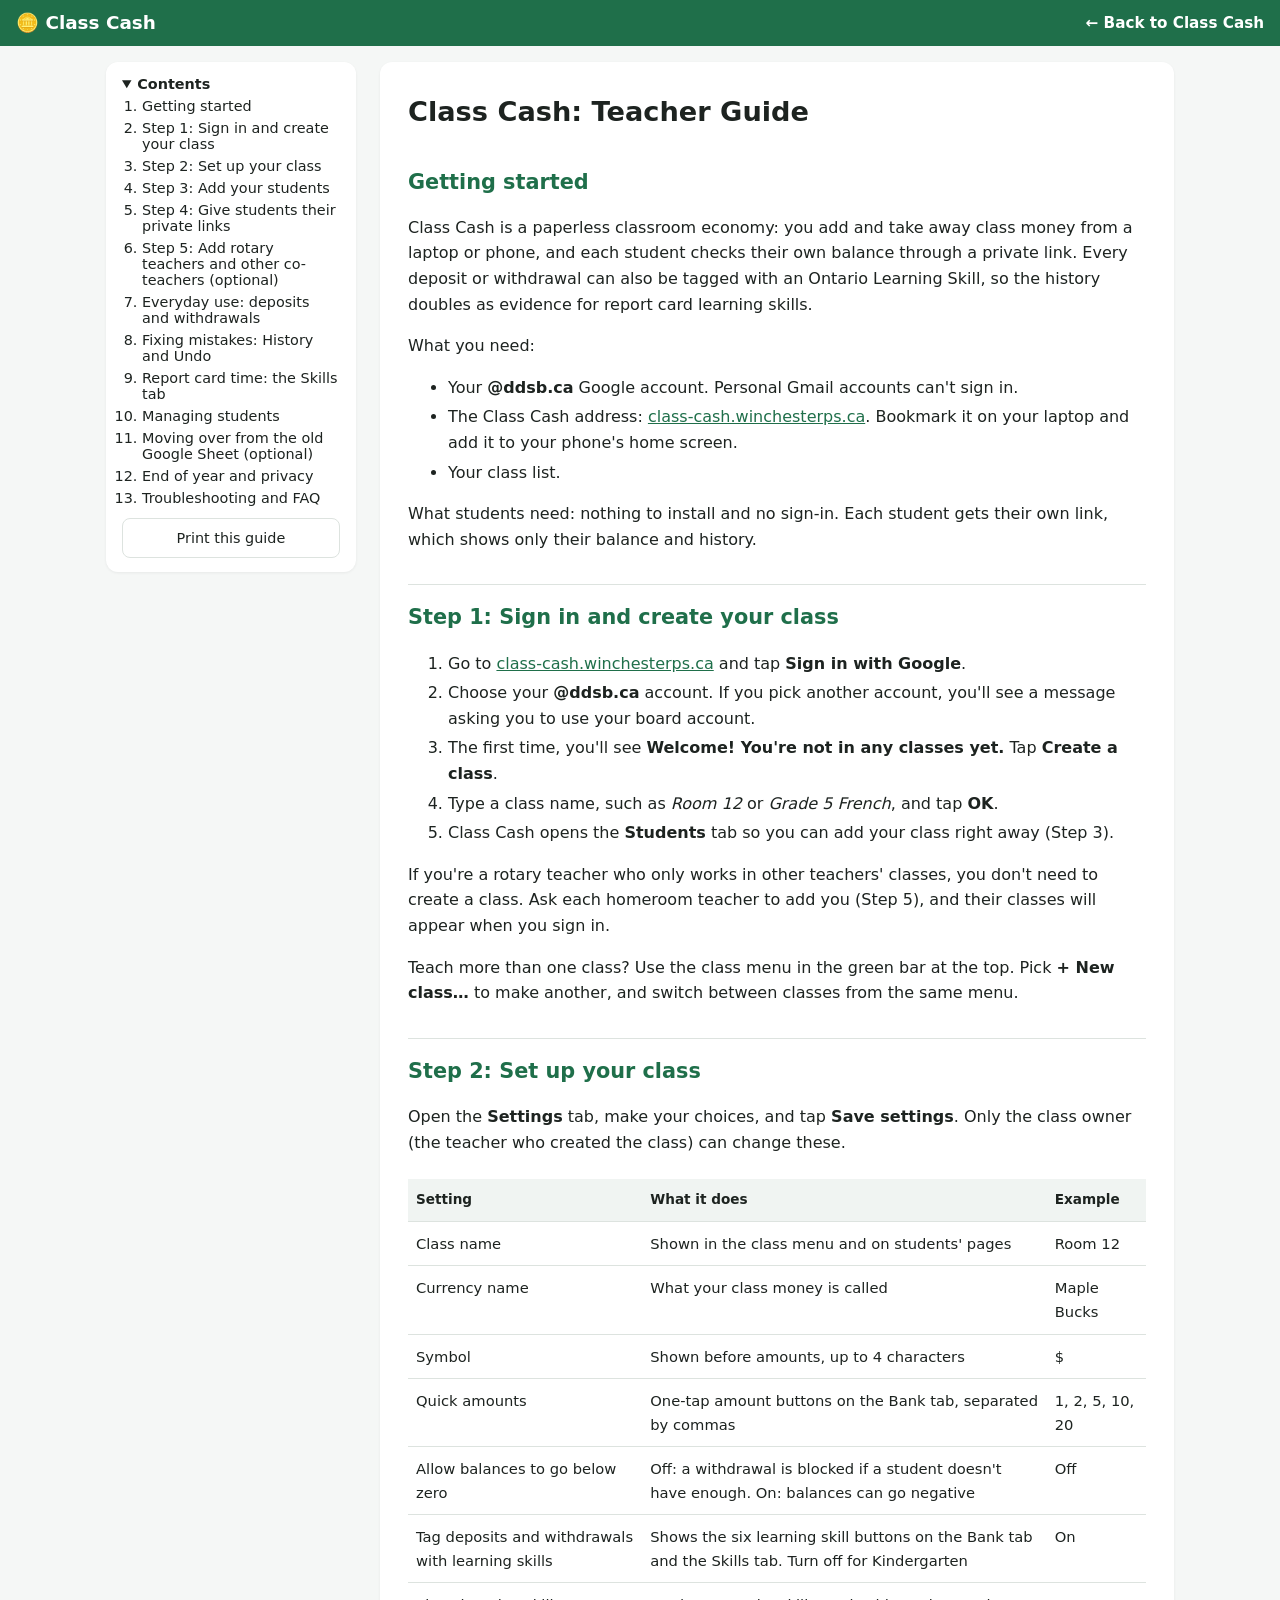
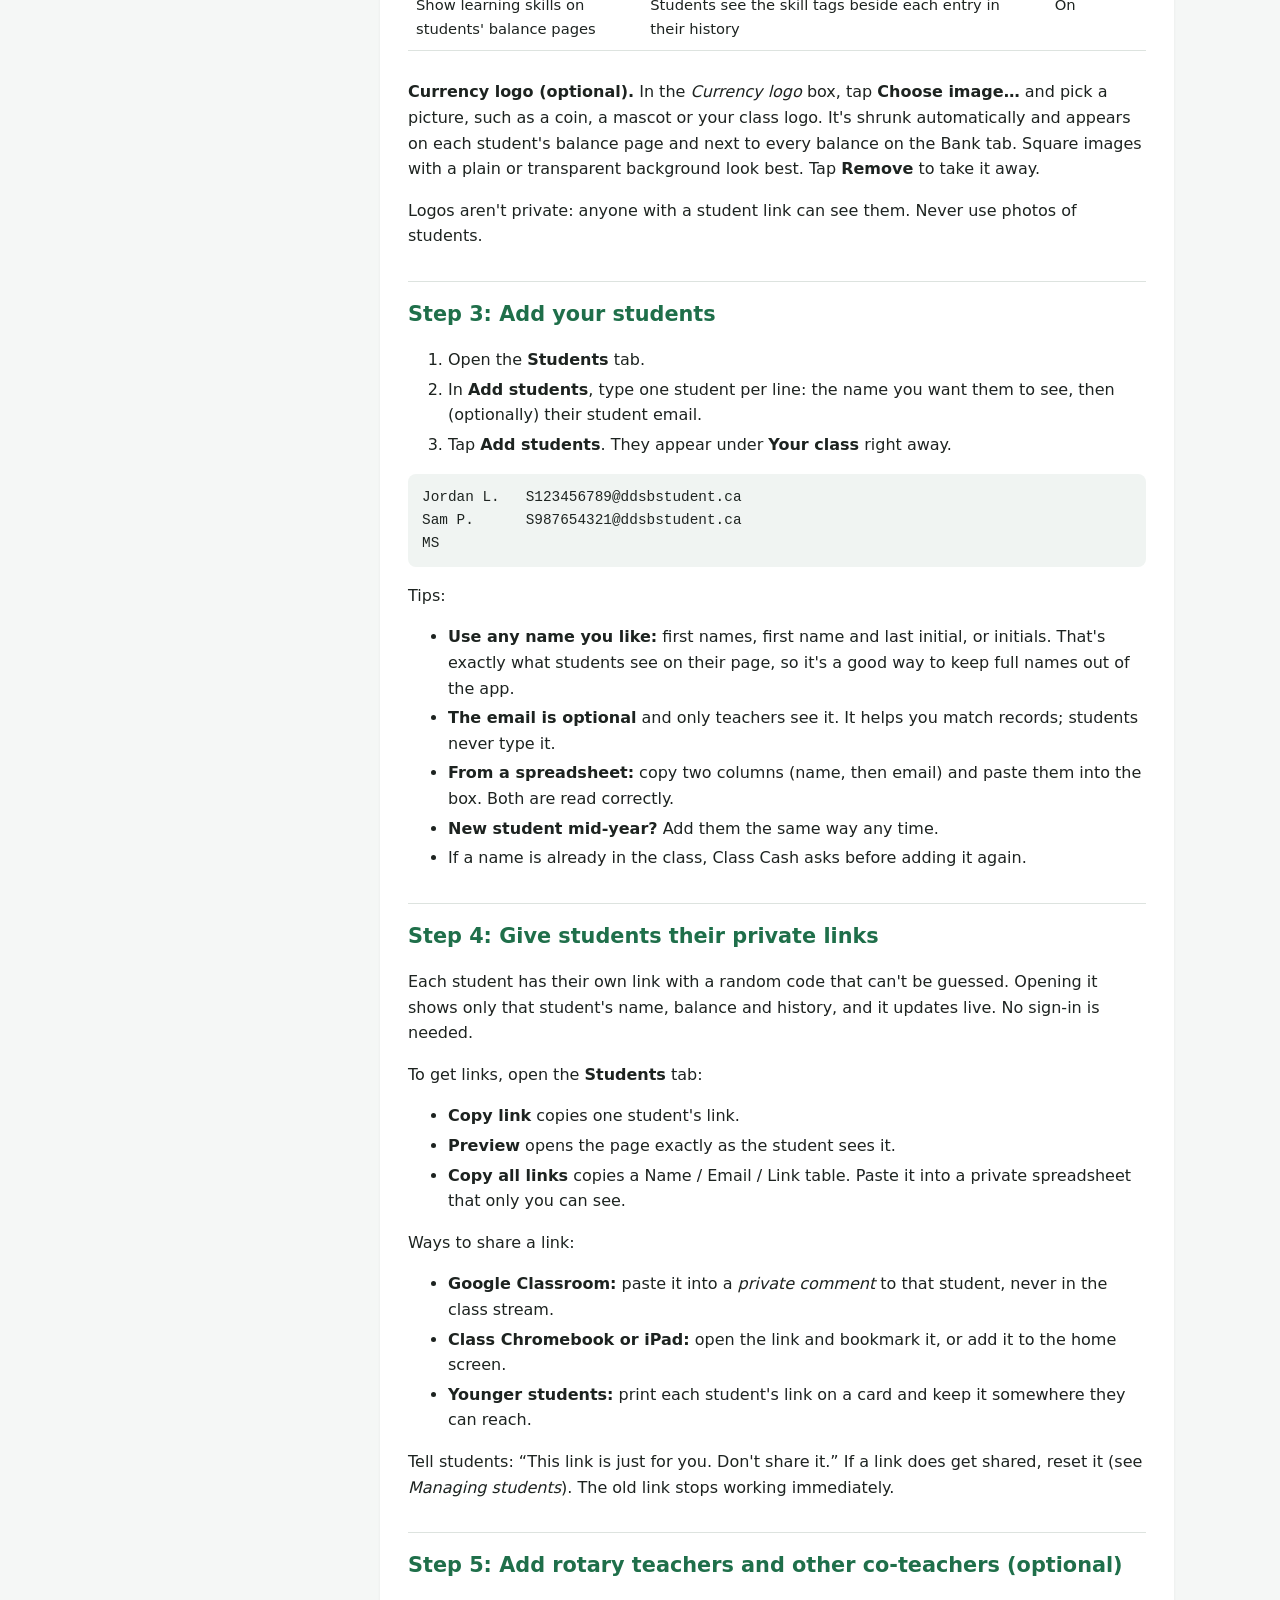
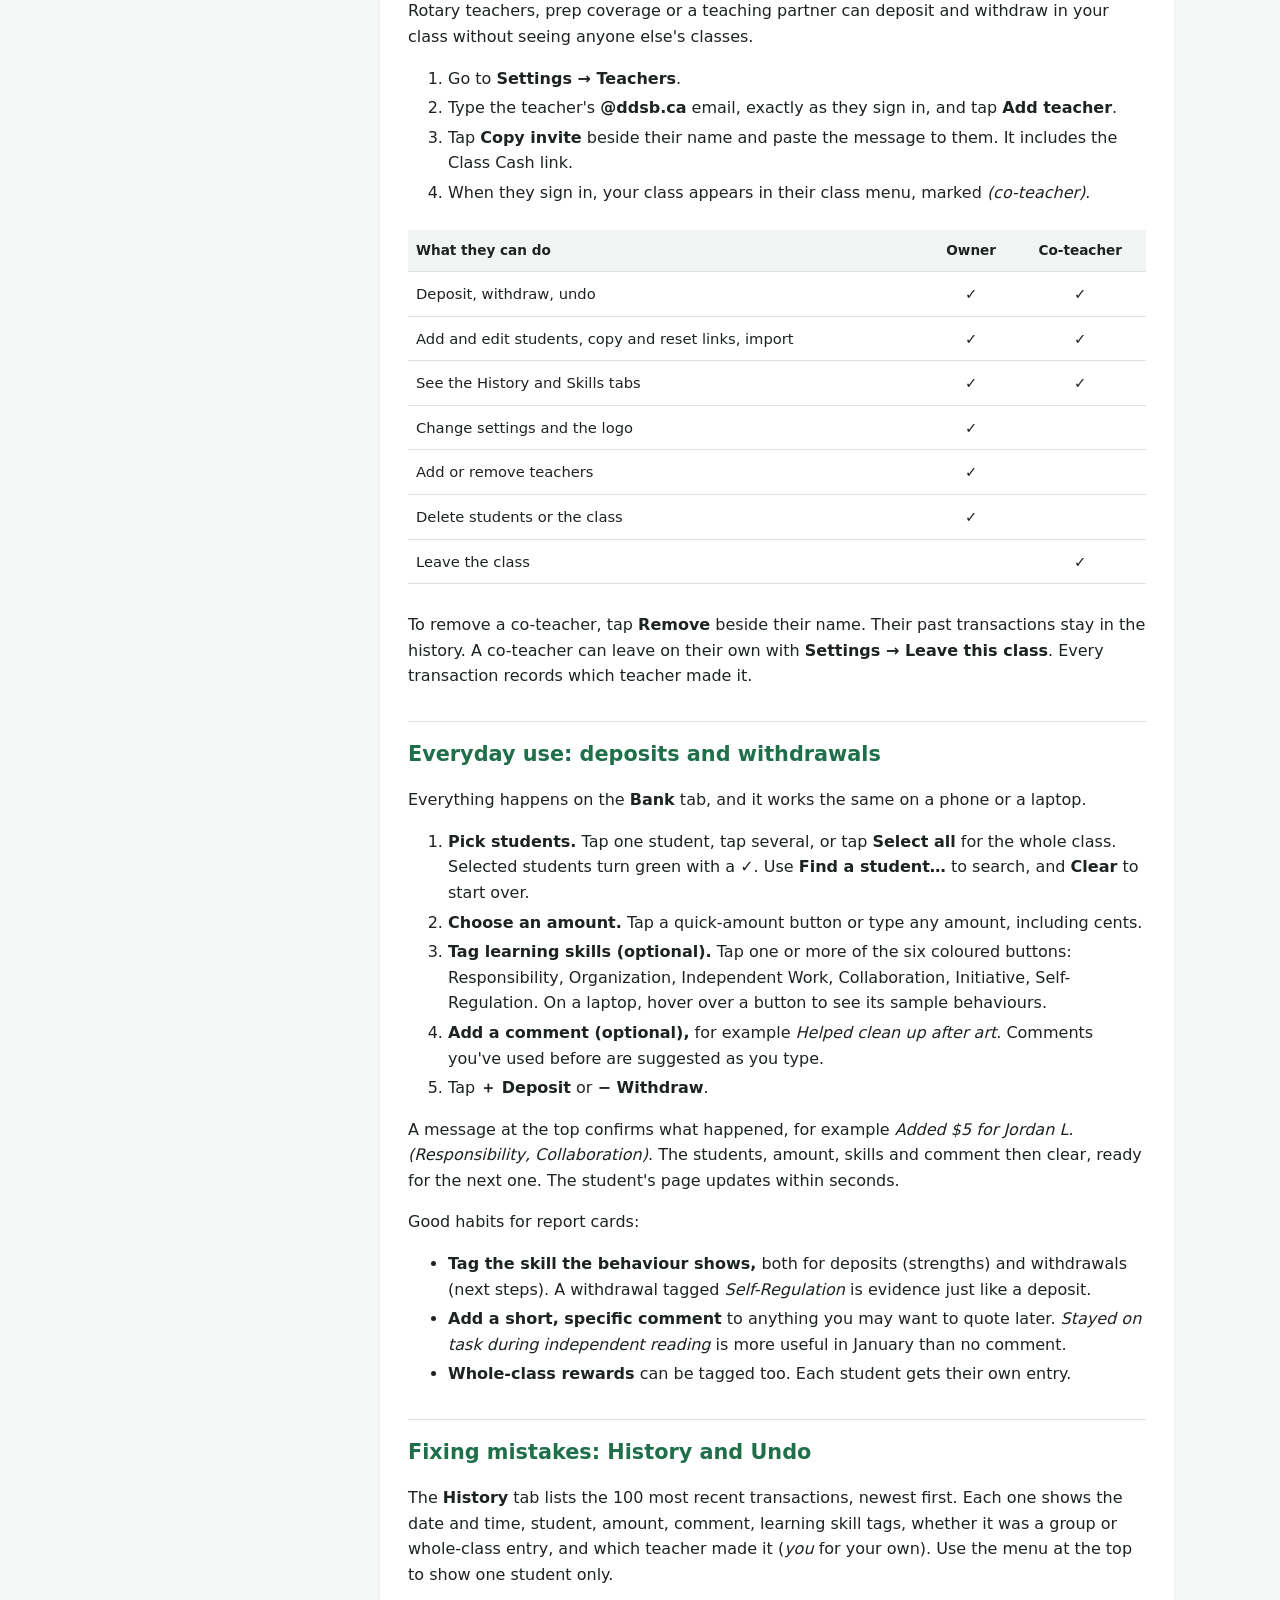
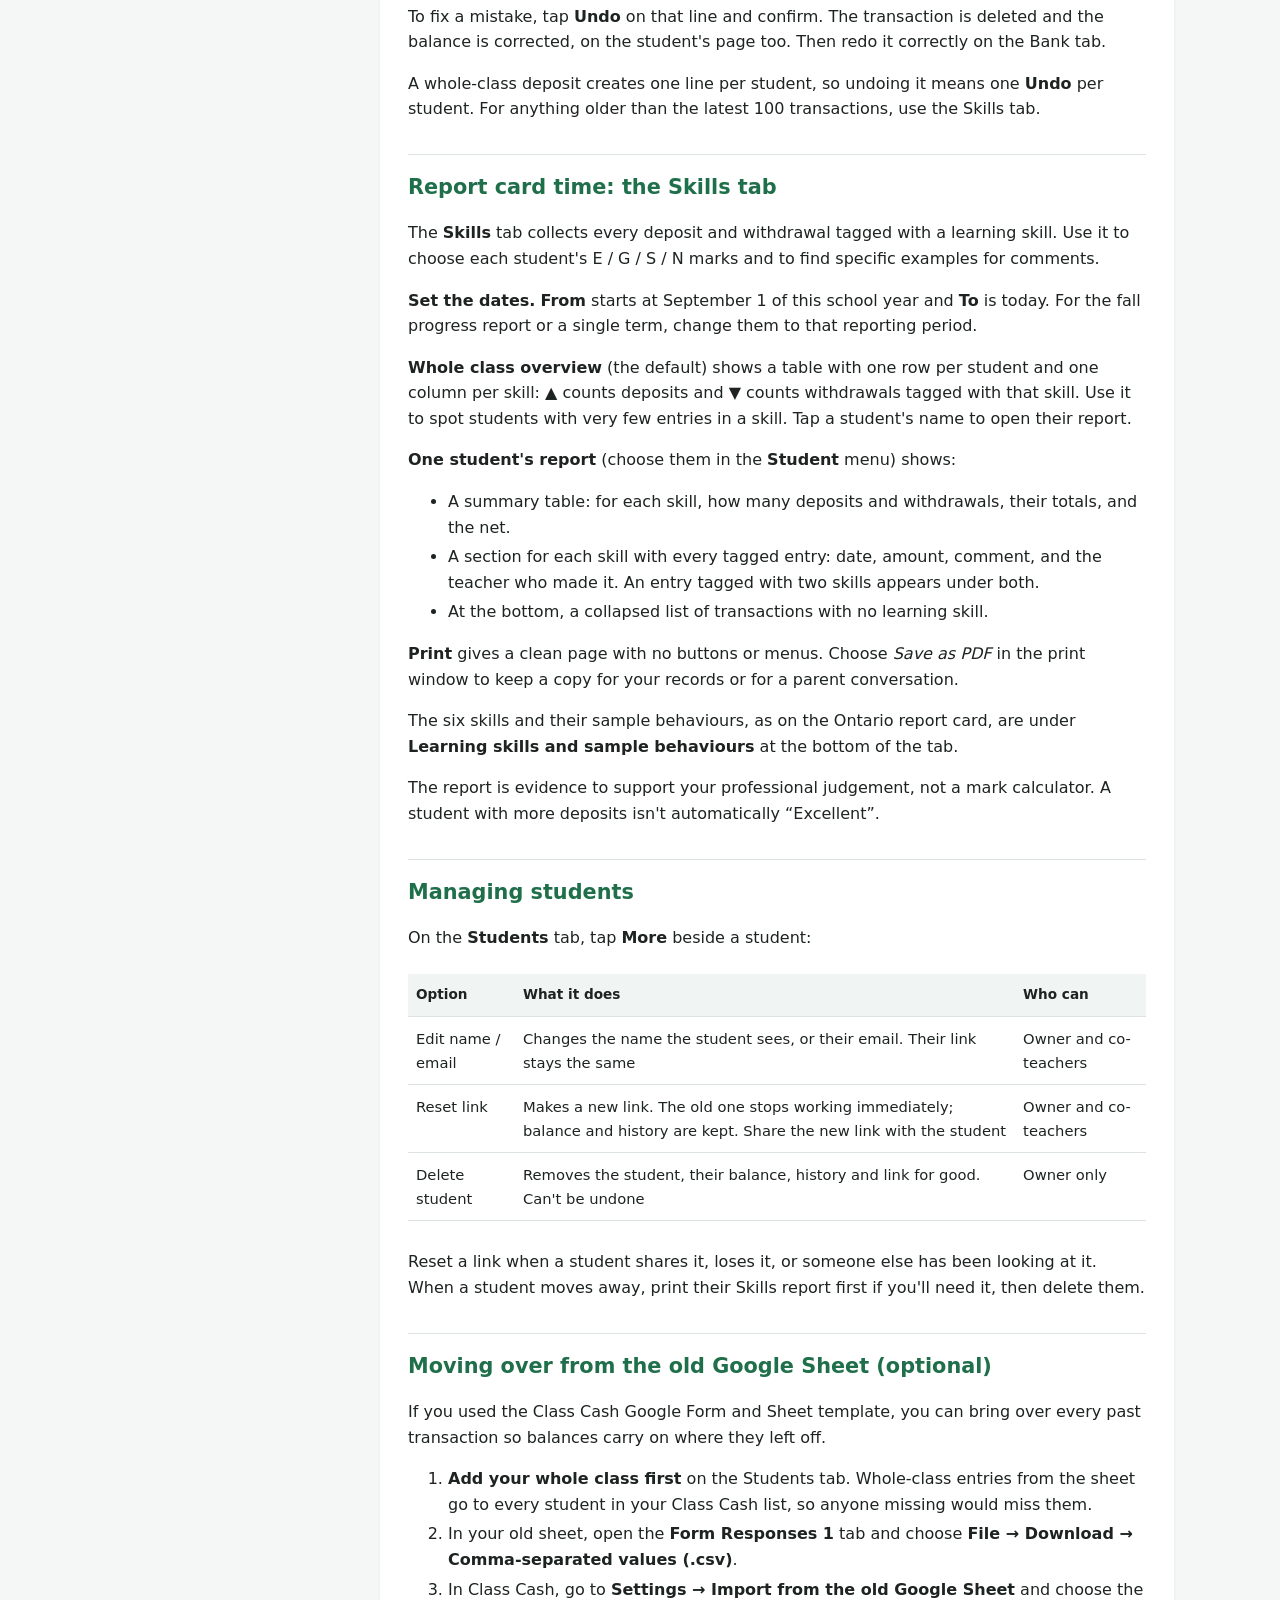
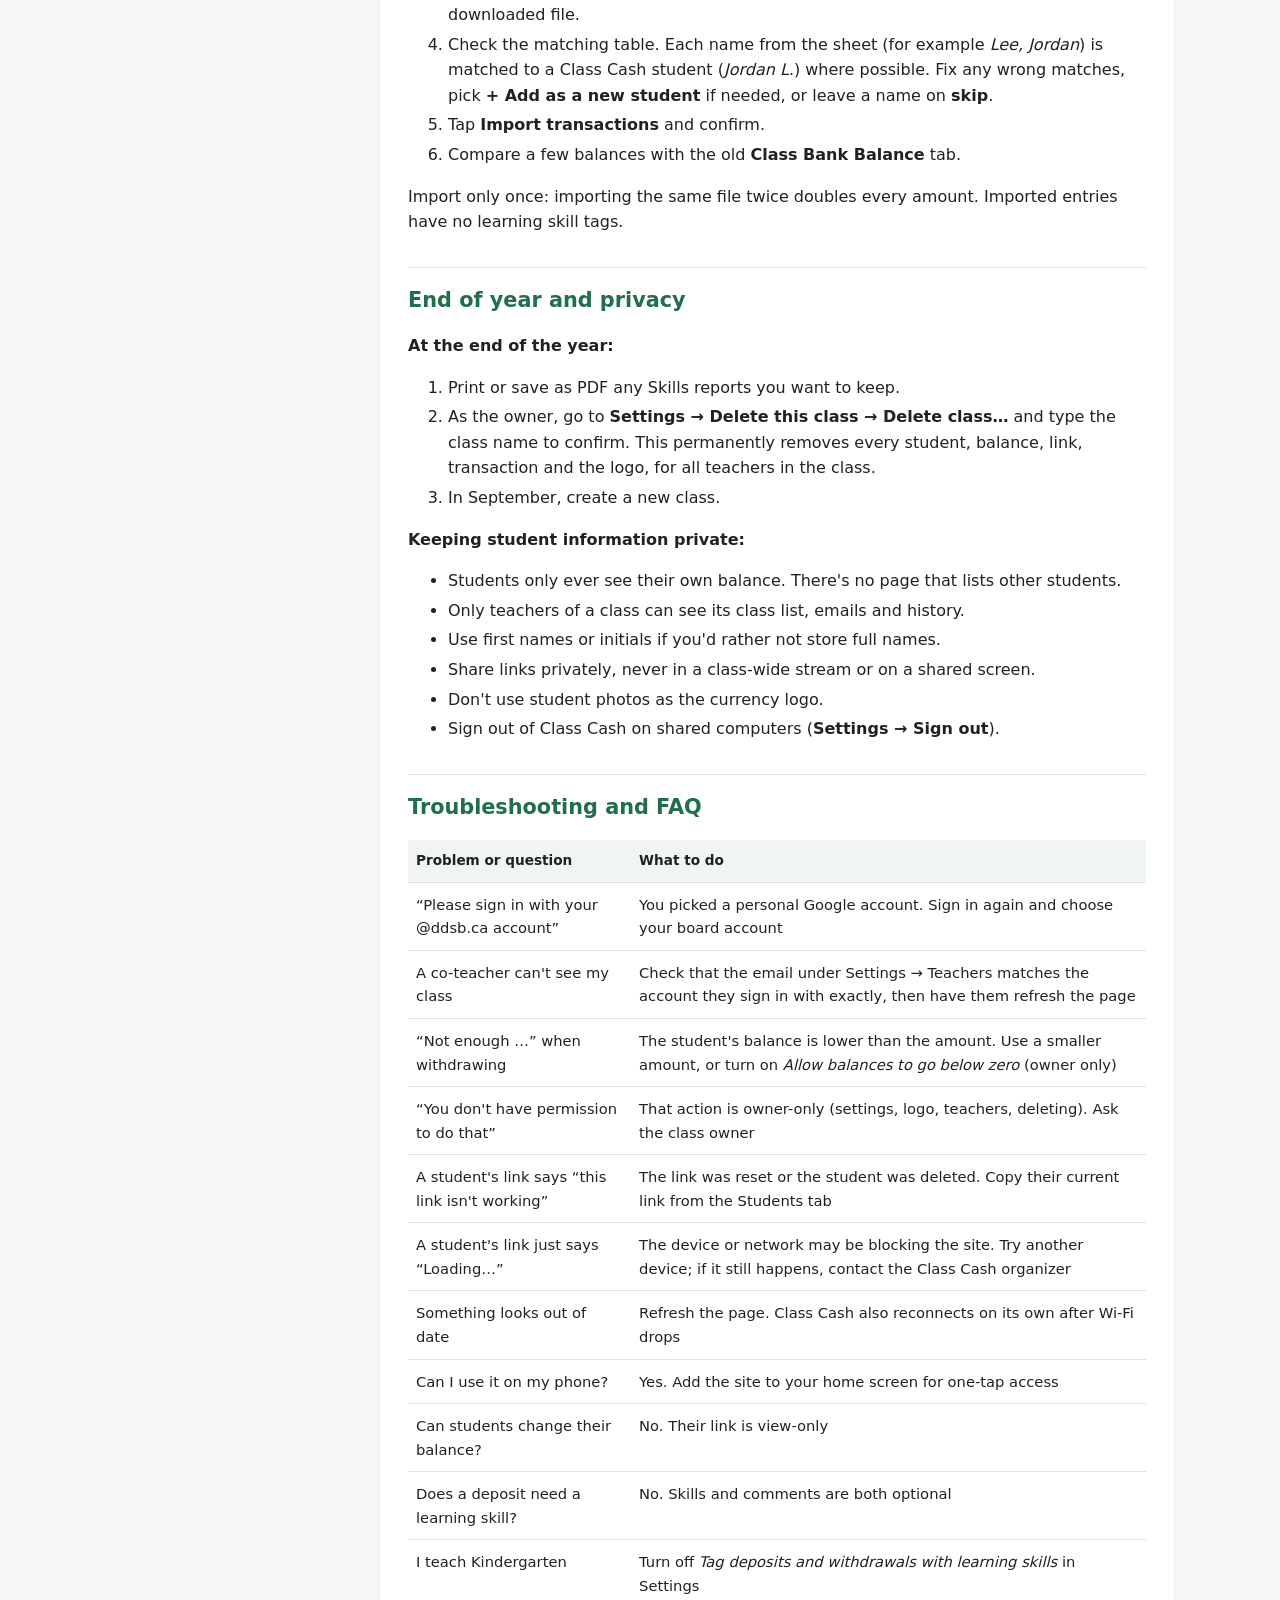
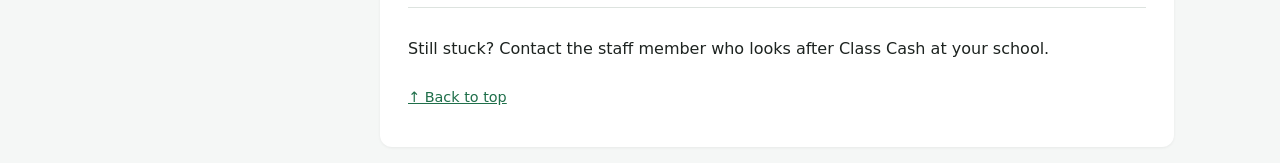
==== commit 50a7cfc3: "Add files via upload" ====
--- a/help.html
+++ b/help.html
@@ -5,7 +5,10 @@
   <meta name="viewport" content="width=device-width, initial-scale=1, viewport-fit=cover">
   <meta name="theme-color" content="#1f6f4a">
   <title>Teacher Guide · Class Cash</title>
-  <link rel="icon" href="data:image/svg+xml,<svg xmlns='http://www.w3.org/2000/svg' viewBox='0 0 100 100'><text y='.9em' font-size='90'>🪙</text></svg>">
+  <link rel="icon" href="icons/coin.svg" type="image/svg+xml">
+  <link rel="alternate icon" href="icons/favicon-32.png" type="image/png">
+  <link rel="apple-touch-icon" href="icons/icon-180.png">
+  <link rel="manifest" href="manifest.webmanifest">
   <link rel="stylesheet" href="css/style.css">
 </head>
 <body class="help-page">
--- a/css/style.css
+++ b/css/style.css
@@ -237,3 +237,48 @@
   .skill-tag, .skill-dot, .skill-section, .plus, .minus { -webkit-print-color-adjust: exact; print-color-adjust: exact; }
   .panel { max-width: none; padding: 0; }
 }
+
+/* Help links */
+.help-btn { display: inline-flex; align-items: center; justify-content: center; gap: 4px; height: 32px; padding: 0 12px;
+  border-radius: 999px; border: 1px solid rgba(255,255,255,.5); color: #fff; text-decoration: none; font-weight: 600;
+  font-size: .9rem; white-space: nowrap; }
+.help-btn:hover { background: rgba(255,255,255,.15); }
+.guide-link { display: inline-block; margin-top: 14px; font-weight: 600; color: var(--green); }
+@media (max-width: 480px) { .help-btn .help-word { display: none; } .help-btn { width: 32px; padding: 0; } }
+
+/* Help page */
+.brand-link, .back-link { color: #fff; text-decoration: none; }
+.back-link { font-weight: 600; font-size: .95rem; }
+.help-layout { max-width: 1100px; margin: 0 auto; padding: 16px; display: grid; grid-template-columns: 250px 1fr; gap: 24px; align-items: start; }
+.help-toc { position: sticky; top: 16px; background: var(--card); border-radius: var(--radius); padding: 14px 16px;
+  box-shadow: 0 1px 3px rgba(0,0,0,.06); font-size: .9rem; }
+.help-toc summary { font-weight: 700; cursor: pointer; margin-bottom: 6px; }
+.help-toc ol { margin: 0; padding-left: 20px; display: grid; gap: 6px; }
+.help-toc a { color: var(--ink); text-decoration: none; }
+.help-toc a:hover { color: var(--green); text-decoration: underline; }
+.help-print { margin-top: 12px; width: 100%; }
+.help-body { background: var(--card); border-radius: var(--radius); padding: 8px 28px 24px; box-shadow: 0 1px 3px rgba(0,0,0,.06);
+  line-height: 1.6; min-width: 0; }
+.help-body h1 { font-size: 1.7rem; margin: 20px 0 8px; }
+.help-body h2 { font-size: 1.3rem; margin: 32px 0 8px; padding-top: 16px; border-top: 1px solid var(--line); color: var(--green);
+  scroll-margin-top: 12px; }
+.help-body table { margin: 8px 0 12px; font-size: .92rem; }
+.help-body th { text-transform: none; letter-spacing: 0; font-size: .85rem; color: var(--ink); background: #f0f4f2; }
+.help-body td, .help-body th { vertical-align: top; }
+.help-body pre { background: #f0f4f2; border-radius: 8px; padding: 12px 14px; overflow-x: auto; font-size: .9rem; }
+.help-body li { margin: 4px 0; }
+.help-body a { color: var(--green); }
+.help-top { margin-top: 24px; font-size: .9rem; }
+@media (max-width: 800px) {
+  .help-layout { grid-template-columns: 1fr; padding: 12px; gap: 12px; }
+  .help-toc { position: static; }
+  .help-body { padding: 4px 16px 20px; }
+}
+@media print {
+  .help-page .topbar, .help-toc, .help-top { display: none !important; }
+  .help-layout { display: block; padding: 0; }
+  .help-body { box-shadow: none; padding: 0; }
+  .help-body h2 { break-after: avoid; }
+  .help-body table, .help-body pre { break-inside: avoid; }
+}
+.help-body h1 + h2 { border-top: none; padding-top: 0; }
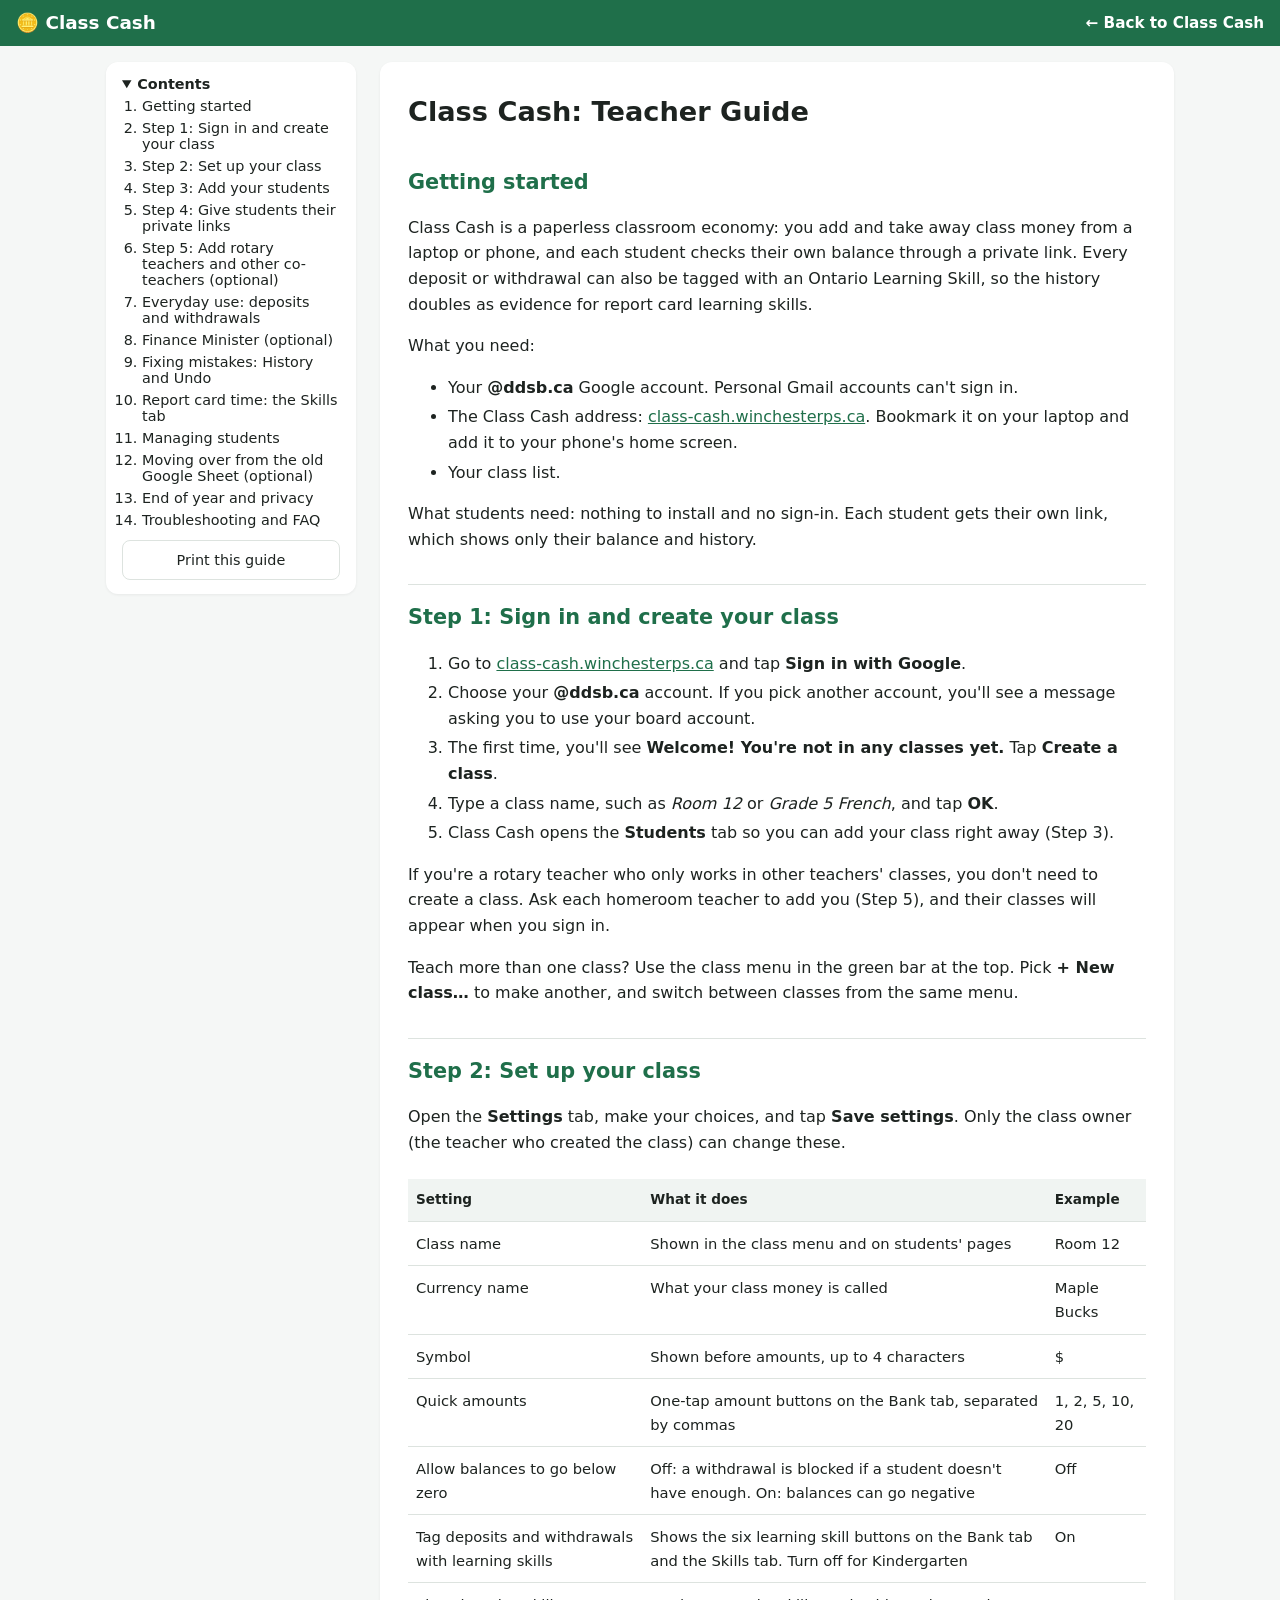
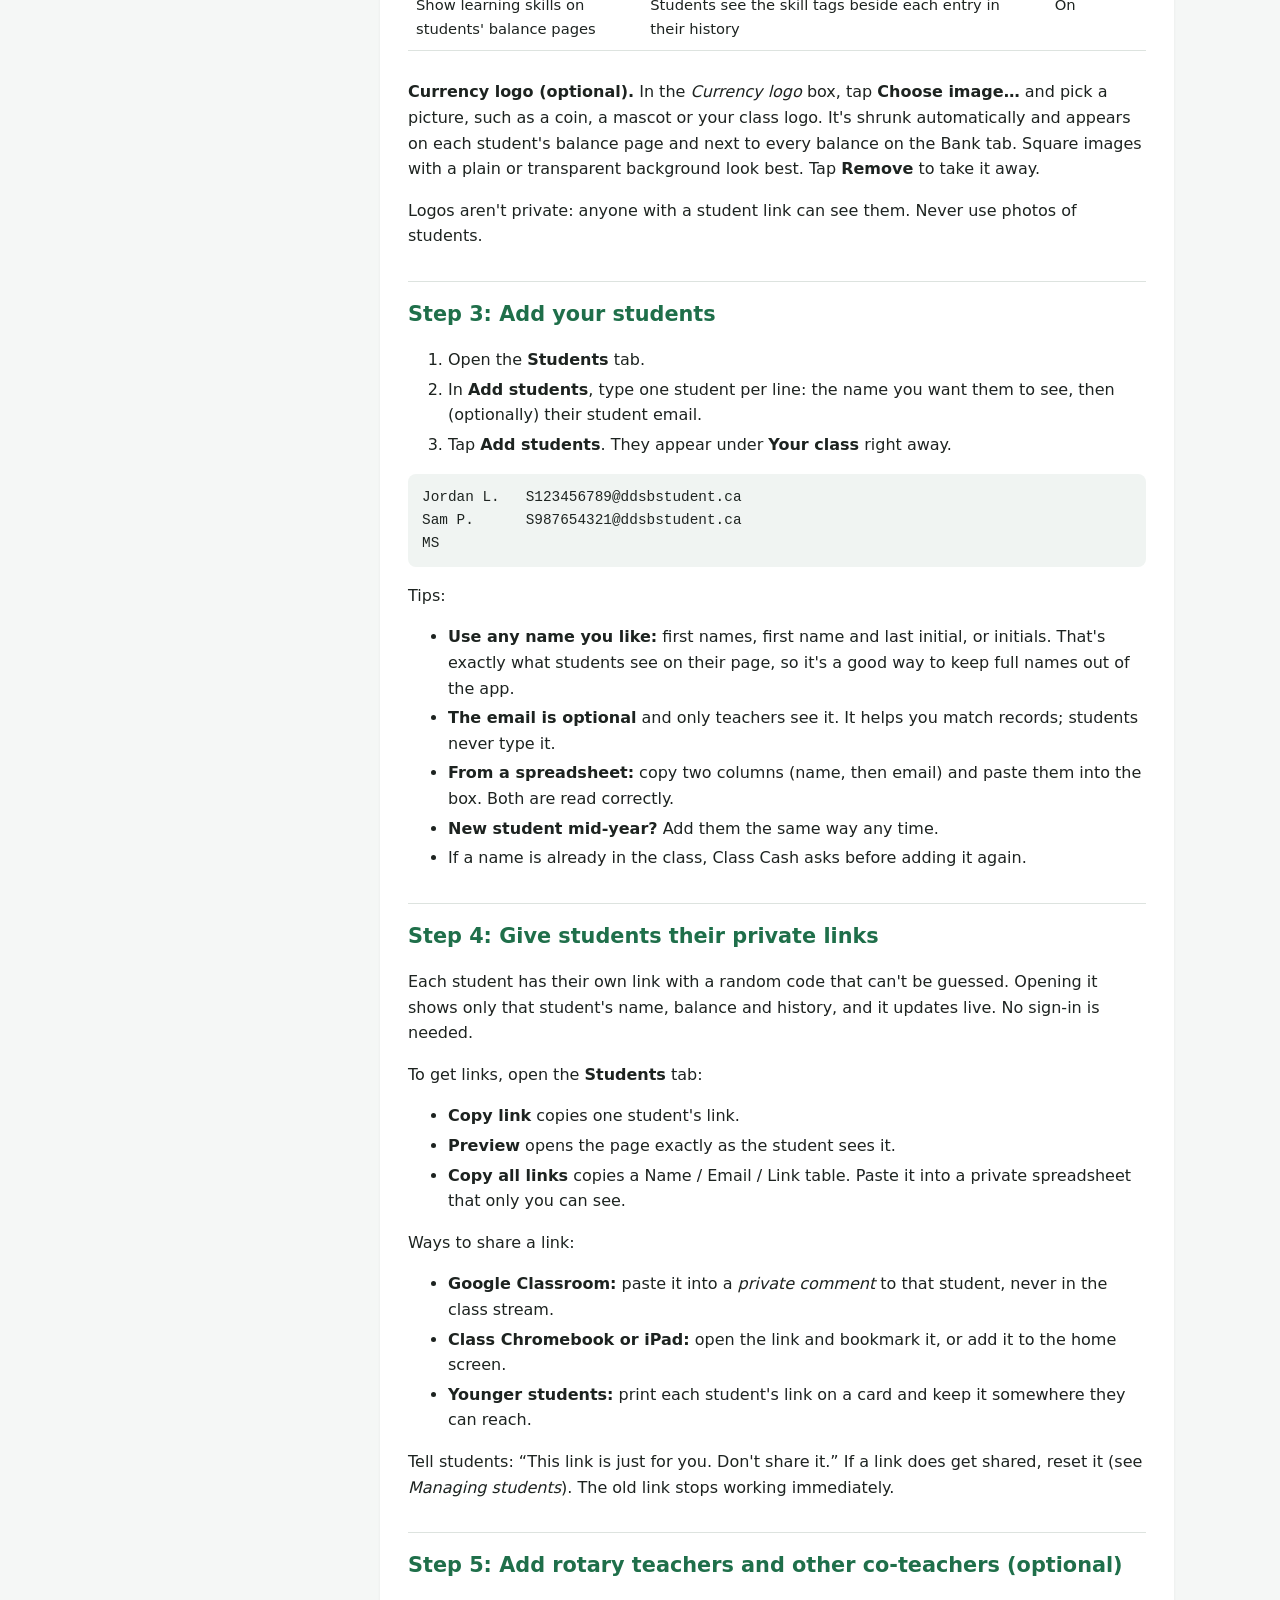
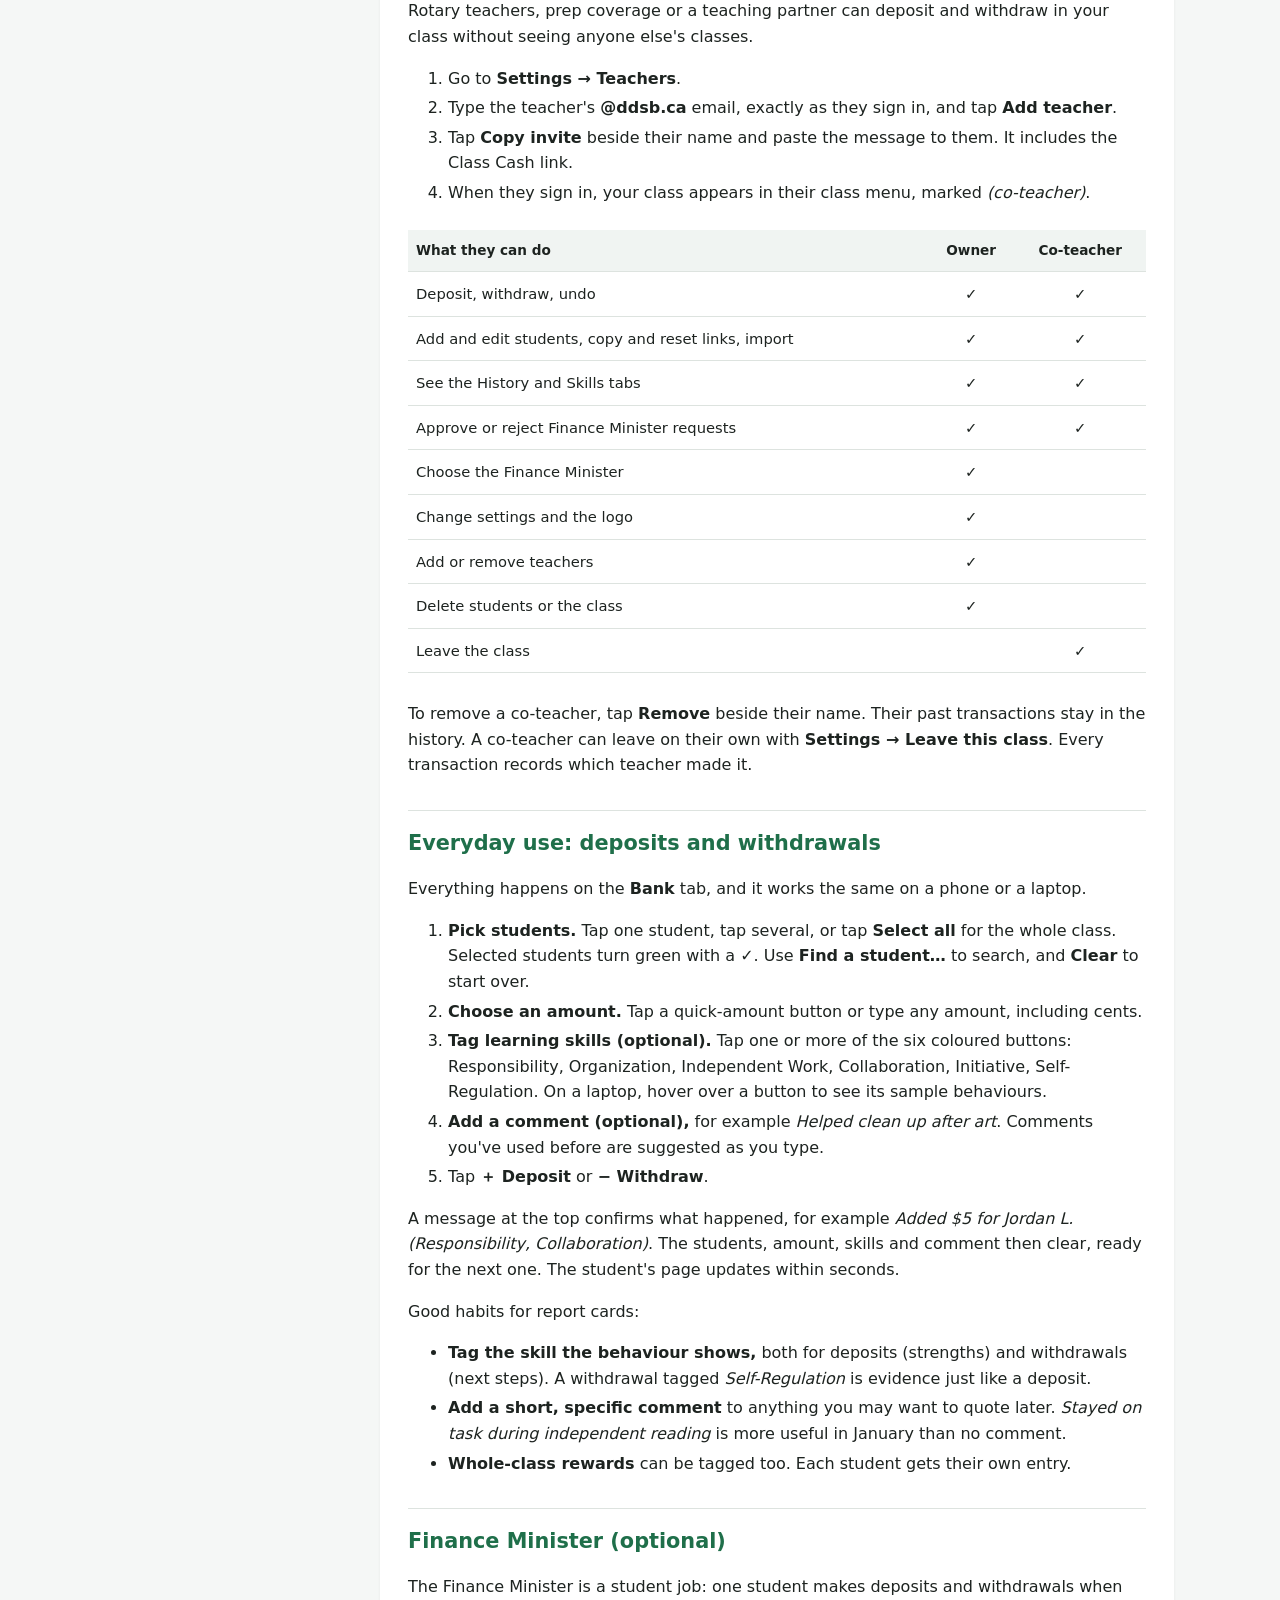
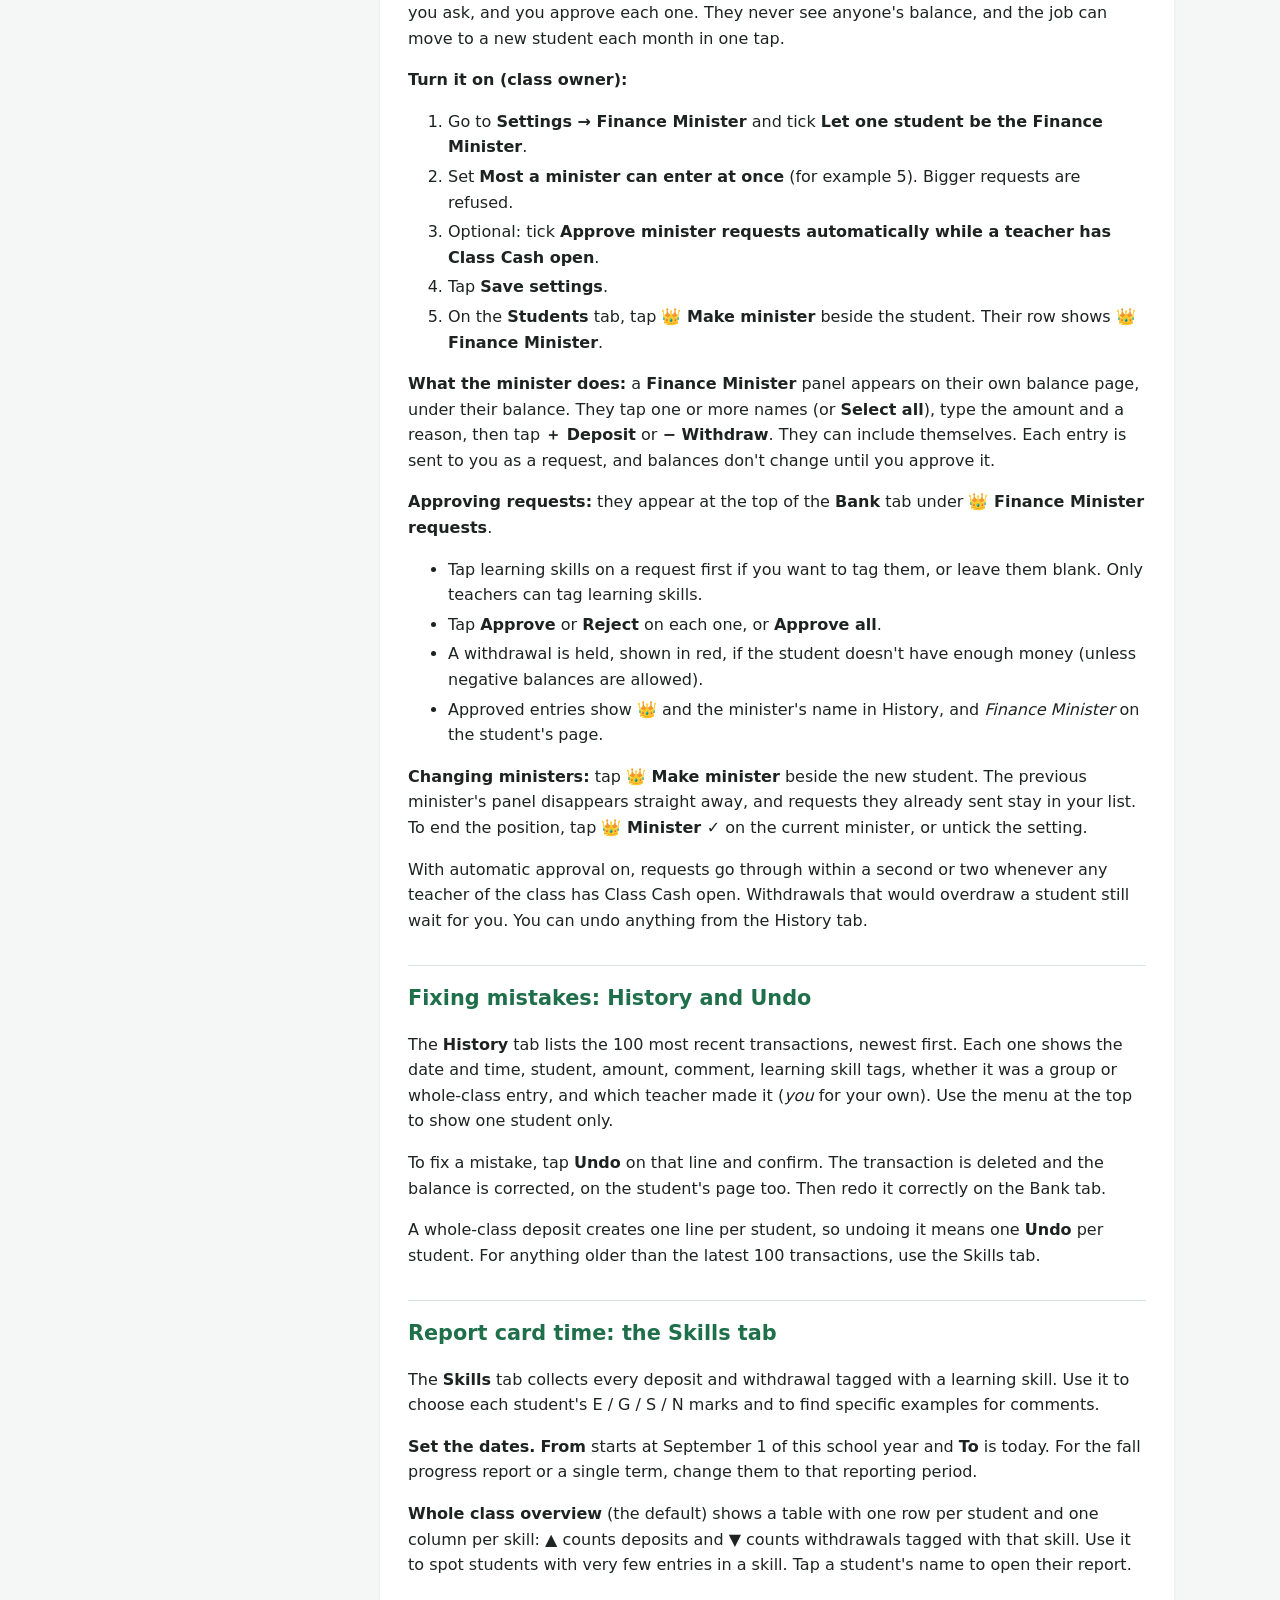
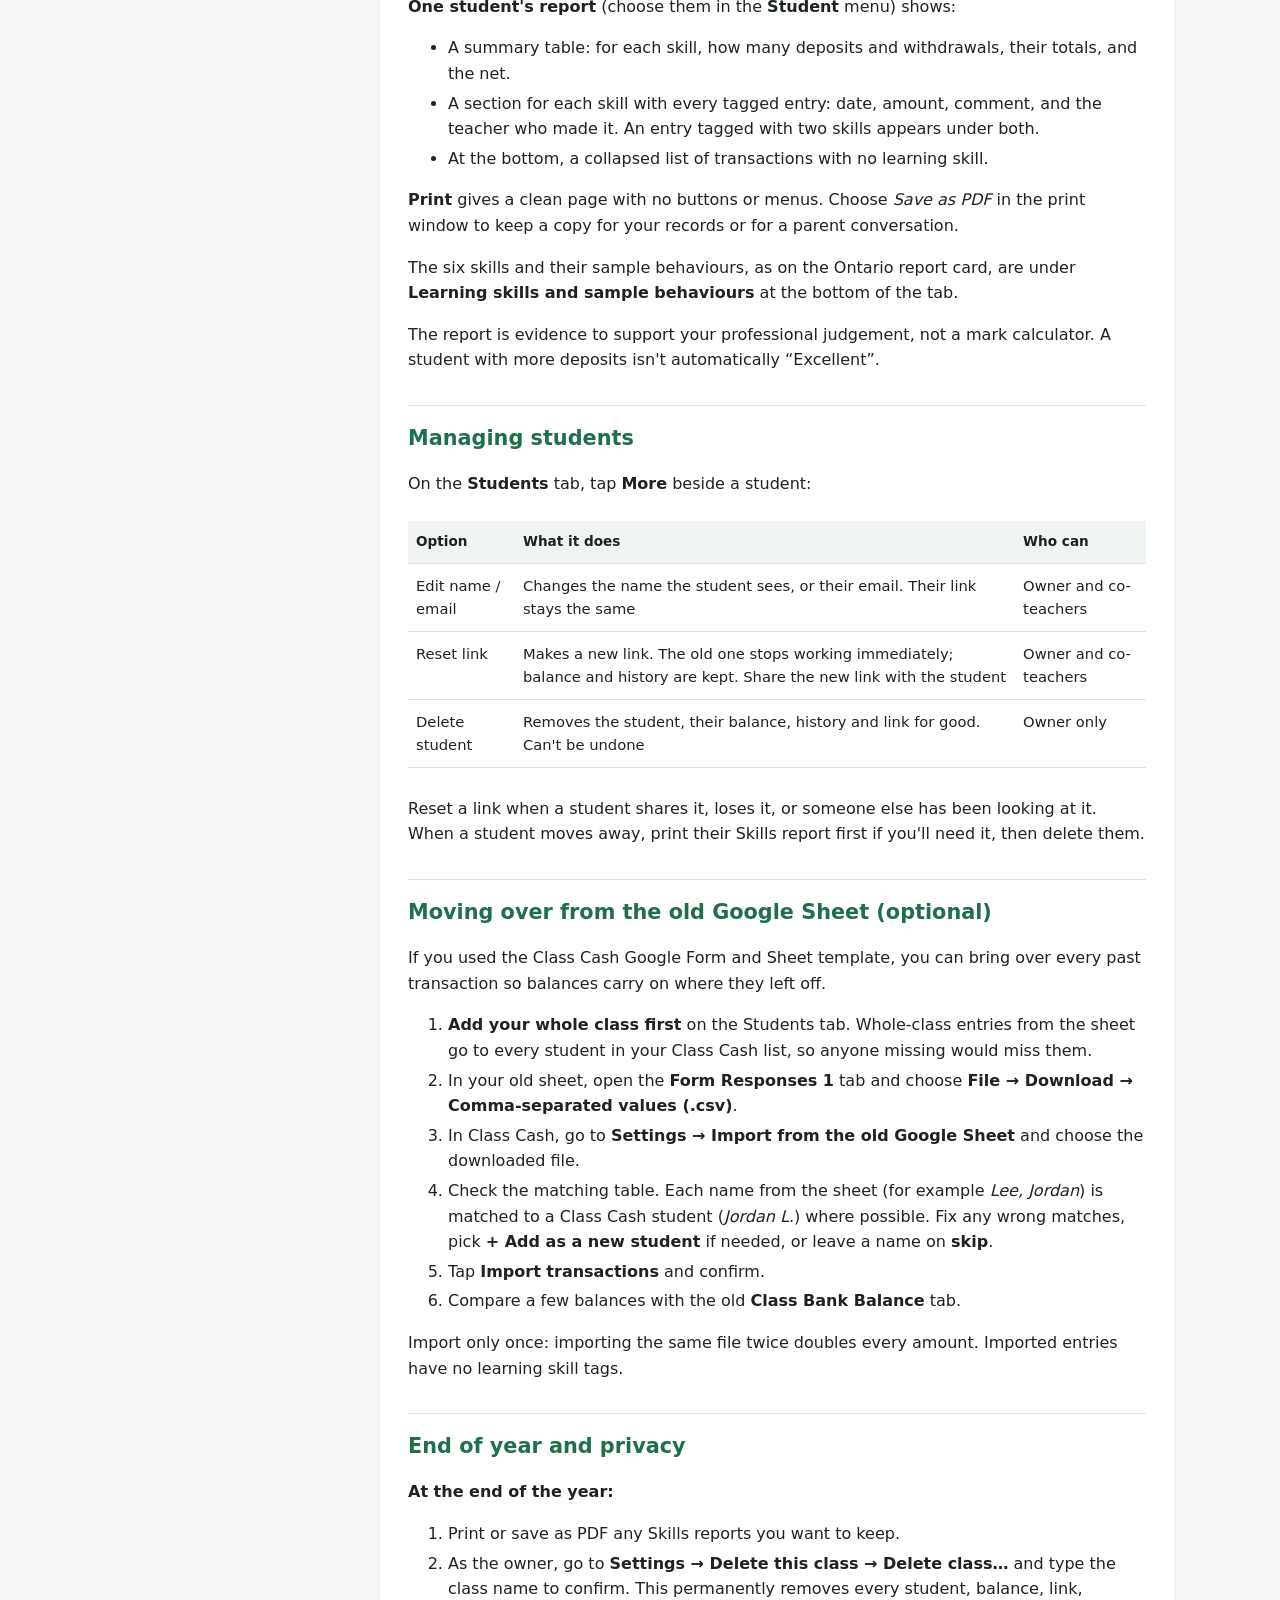
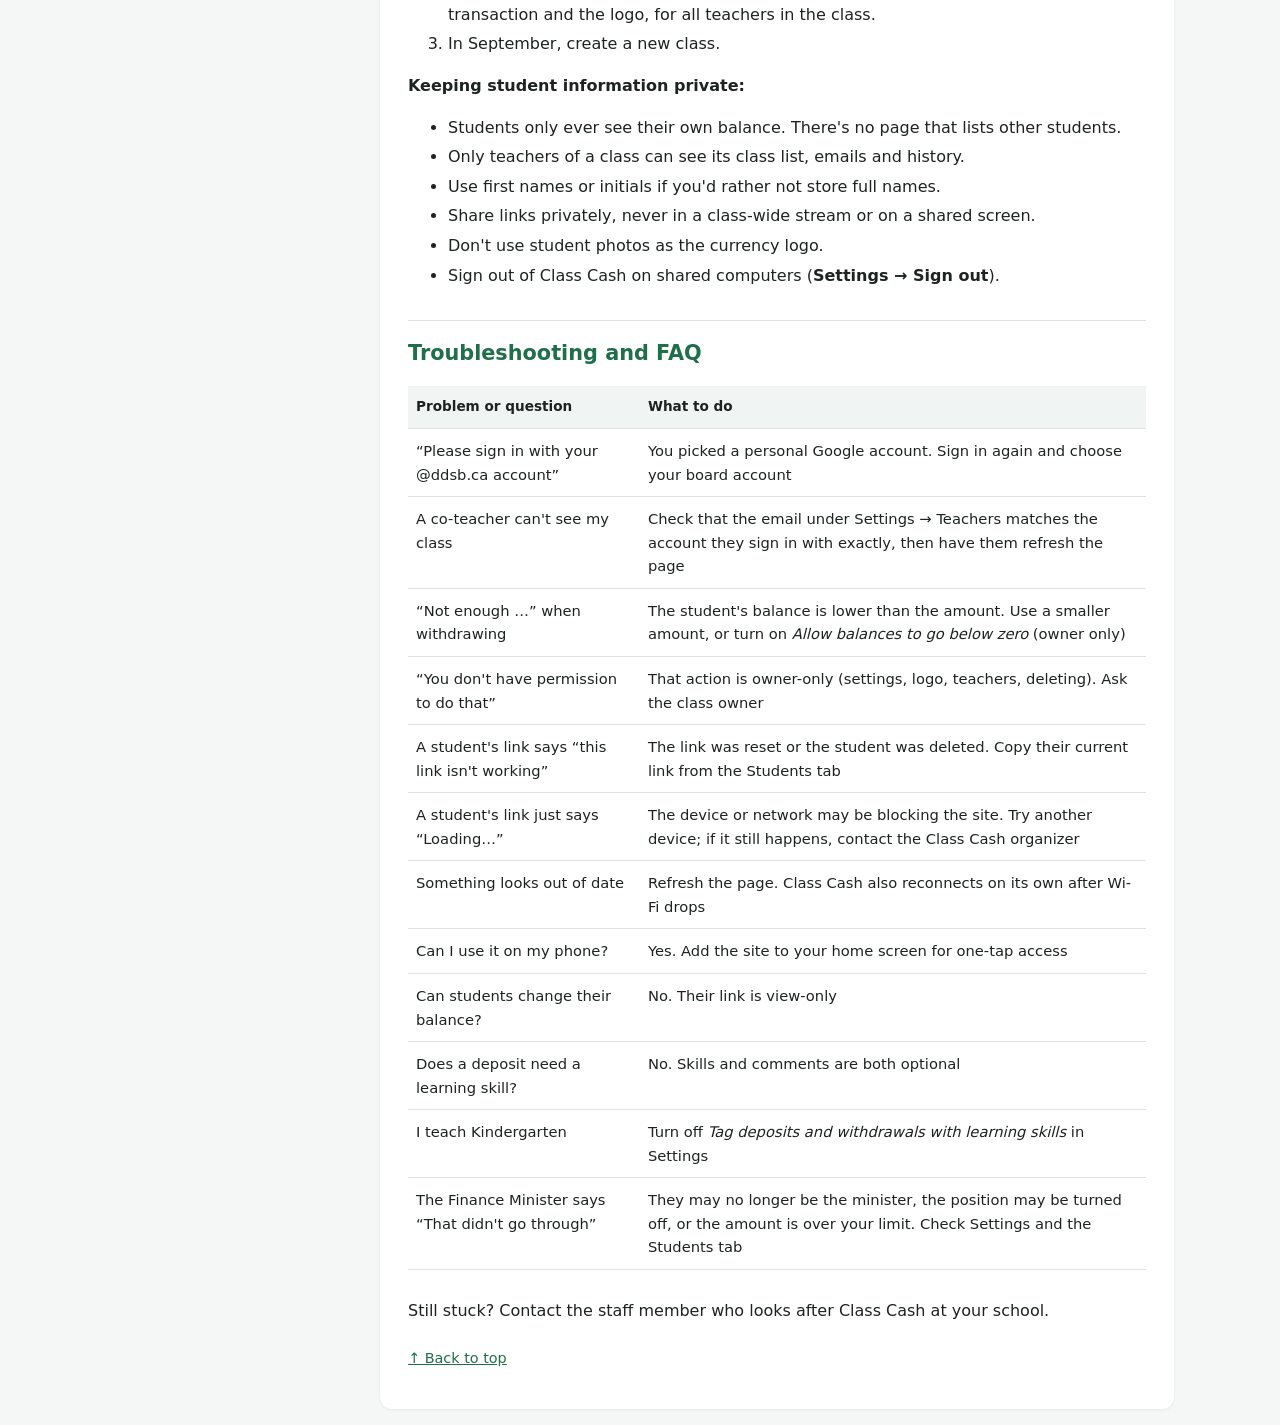
==== commit 23c5cc4f: "Add files via upload" ====
--- a/help.html
+++ b/help.html
@@ -21,7 +21,7 @@
     <nav class="help-toc" aria-label="Contents">
       <details open>
         <summary>Contents</summary>
-        <ol><li><a href="#getting-started">Getting started</a></li><li><a href="#step-1-sign-in-and-create-your-class">Step 1: Sign in and create your class</a></li><li><a href="#step-2-set-up-your-class">Step 2: Set up your class</a></li><li><a href="#step-3-add-your-students">Step 3: Add your students</a></li><li><a href="#step-4-give-students-their-private-links">Step 4: Give students their private links</a></li><li><a href="#step-5-add-rotary-teachers-and-other-co-teachers-optional">Step 5: Add rotary teachers and other co-teachers (optional)</a></li><li><a href="#everyday-use-deposits-and-withdrawals">Everyday use: deposits and withdrawals</a></li><li><a href="#fixing-mistakes-history-and-undo">Fixing mistakes: History and Undo</a></li><li><a href="#report-card-time-the-skills-tab">Report card time: the Skills tab</a></li><li><a href="#managing-students">Managing students</a></li><li><a href="#moving-over-from-the-old-google-sheet-optional">Moving over from the old Google Sheet (optional)</a></li><li><a href="#end-of-year-and-privacy">End of year and privacy</a></li><li><a href="#troubleshooting-and-faq">Troubleshooting and FAQ</a></li></ol>
+        <ol><li><a href="#getting-started">Getting started</a></li><li><a href="#step-1-sign-in-and-create-your-class">Step 1: Sign in and create your class</a></li><li><a href="#step-2-set-up-your-class">Step 2: Set up your class</a></li><li><a href="#step-3-add-your-students">Step 3: Add your students</a></li><li><a href="#step-4-give-students-their-private-links">Step 4: Give students their private links</a></li><li><a href="#step-5-add-rotary-teachers-and-other-co-teachers-optional">Step 5: Add rotary teachers and other co-teachers (optional)</a></li><li><a href="#everyday-use-deposits-and-withdrawals">Everyday use: deposits and withdrawals</a></li><li><a href="#finance-minister-optional">Finance Minister (optional)</a></li><li><a href="#fixing-mistakes-history-and-undo">Fixing mistakes: History and Undo</a></li><li><a href="#report-card-time-the-skills-tab">Report card time: the Skills tab</a></li><li><a href="#managing-students">Managing students</a></li><li><a href="#moving-over-from-the-old-google-sheet-optional">Moving over from the old Google Sheet (optional)</a></li><li><a href="#end-of-year-and-privacy">End of year and privacy</a></li><li><a href="#troubleshooting-and-faq">Troubleshooting and FAQ</a></li></ol>
       </details>
       <button type="button" class="help-print" onclick="window.print()">Print this guide</button>
     </nav>
@@ -162,6 +162,16 @@
 <td style="text-align: center;">✓</td>
 </tr>
 <tr>
+<td>Approve or reject Finance Minister requests</td>
+<td style="text-align: center;">✓</td>
+<td style="text-align: center;">✓</td>
+</tr>
+<tr>
+<td>Choose the Finance Minister</td>
+<td style="text-align: center;">✓</td>
+<td style="text-align: center;"></td>
+</tr>
+<tr>
 <td>Change settings and the logo</td>
 <td style="text-align: center;">✓</td>
 <td style="text-align: center;"></td>
@@ -200,6 +210,26 @@
 <li><strong>Add a short, specific comment</strong> to anything you may want to quote later. <em>Stayed on task during independent reading</em> is more useful in January than no comment.</li>
 <li><strong>Whole-class rewards</strong> can be tagged too. Each student gets their own entry.</li>
 </ul>
+<h2 id="finance-minister-optional">Finance Minister (optional)</h2>
+<p>The Finance Minister is a student job: one student makes deposits and withdrawals when you ask, and you approve each one. They never see anyone's balance, and the job can move to a new student each month in one tap.</p>
+<p><strong>Turn it on (class owner):</strong></p>
+<ol>
+<li>Go to <strong>Settings → Finance Minister</strong> and tick <strong>Let one student be the Finance Minister</strong>.</li>
+<li>Set <strong>Most a minister can enter at once</strong> (for example 5). Bigger requests are refused.</li>
+<li>Optional: tick <strong>Approve minister requests automatically while a teacher has Class Cash open</strong>.</li>
+<li>Tap <strong>Save settings</strong>.</li>
+<li>On the <strong>Students</strong> tab, tap <strong>👑 Make minister</strong> beside the student. Their row shows <strong>👑 Finance Minister</strong>.</li>
+</ol>
+<p><strong>What the minister does:</strong> a <strong>Finance Minister</strong> panel appears on their own balance page, under their balance. They tap one or more names (or <strong>Select all</strong>), type the amount and a reason, then tap <strong>＋ Deposit</strong> or <strong>− Withdraw</strong>. They can include themselves. Each entry is sent to you as a request, and balances don't change until you approve it.</p>
+<p><strong>Approving requests:</strong> they appear at the top of the <strong>Bank</strong> tab under <strong>👑 Finance Minister requests</strong>.</p>
+<ul>
+<li>Tap learning skills on a request first if you want to tag them, or leave them blank. Only teachers can tag learning skills.</li>
+<li>Tap <strong>Approve</strong> or <strong>Reject</strong> on each one, or <strong>Approve all</strong>.</li>
+<li>A withdrawal is held, shown in red, if the student doesn't have enough money (unless negative balances are allowed).</li>
+<li>Approved entries show 👑 and the minister's name in History, and <em>Finance Minister</em> on the student's page.</li>
+</ul>
+<p><strong>Changing ministers:</strong> tap <strong>👑 Make minister</strong> beside the new student. The previous minister's panel disappears straight away, and requests they already sent stay in your list. To end the position, tap <strong>👑 Minister ✓</strong> on the current minister, or untick the setting.</p>
+<p>With automatic approval on, requests go through within a second or two whenever any teacher of the class has Class Cash open. Withdrawals that would overdraw a student still wait for you. You can undo anything from the History tab.</p>
 <h2 id="fixing-mistakes-history-and-undo">Fixing mistakes: History and Undo</h2>
 <p>The <strong>History</strong> tab lists the 100 most recent transactions, newest first. Each one shows the date and time, student, amount, comment, learning skill tags, whether it was a group or whole-class entry, and which teacher made it (<em>you</em> for your own). Use the menu at the top to show one student only.</p>
 <p>To fix a mistake, tap <strong>Undo</strong> on that line and confirm. The transaction is deleted and the balance is corrected, on the student's page too. Then redo it correctly on the Bank tab.</p>
@@ -326,6 +356,10 @@
 <td>I teach Kindergarten</td>
 <td>Turn off <em>Tag deposits and withdrawals with learning skills</em> in Settings</td>
 </tr>
+<tr>
+<td>The Finance Minister says “That didn't go through”</td>
+<td>They may no longer be the minister, the position may be turned off, or the amount is over your limit. Check Settings and the Students tab</td>
+</tr>
 </tbody>
 </table></div>
 <p>Still stuck? Contact the staff member who looks after Class Cash at your school.</p>
--- a/css/style.css
+++ b/css/style.css
@@ -282,3 +282,43 @@
   .help-body table, .help-body pre { break-inside: avoid; }
 }
 .help-body h1 + h2 { border-top: none; padding-top: 0; }
+
+/* Finance Minister (teacher side) */
+.fm-box { border: 2px solid var(--gold); }
+.fm-box h2 { margin: 0; }
+.fm-list { list-style: none; padding: 0; margin: 8px 0 0; }
+.fm-list li { padding: 10px 0; border-top: 1px solid var(--line); display: grid; gap: 6px; }
+.fm-list li.warn { background: var(--red-light); margin: 0 -16px; padding: 10px 16px; }
+.fm-line { display: flex; flex-wrap: wrap; gap: 4px 10px; align-items: baseline; }
+.fm-line .num { font-weight: 700; }
+.fm-actions { display: flex; flex-wrap: wrap; gap: 8px; align-items: center; justify-content: space-between; }
+.fm-skill-chips { display: flex; flex-wrap: wrap; gap: 4px; }
+.skill-chip.mini { min-height: 26px; font-size: .72rem; padding: 2px 8px; }
+.skill-chip.mini.on::before { content: ""; }
+.fm-buttons { display: flex; gap: 6px; margin-left: auto; }
+.fm-idle { margin: 0 0 10px; }
+.fm-badge { display: inline-block; font-size: .72rem; font-weight: 700; background: #fff4cc; color: #7a5600;
+  border: 1px solid var(--gold); border-radius: 999px; padding: 1px 8px; margin-left: 4px; }
+tr.is-minister { background: #fffbea; }
+.fm-btn.on { background: #fff4cc; border-color: var(--gold); font-weight: 700; }
+.fm-tag { background: #fff4cc; color: #7a5600; }
+.fm-settings { border: 1px solid var(--line); border-radius: 10px; padding: 10px 14px; margin: 4px 0 14px; }
+.fm-settings legend { font-weight: 700; padding: 0 6px; }
+.fm-settings label { margin-bottom: 8px !important; }
+
+/* Finance Minister (student page) */
+.fm-panel { border: 2px solid var(--gold); }
+.fm-panel h2 { margin-top: 0; }
+.fm-tools { margin: 8px 0; }
+.fm-roster { display: grid; grid-template-columns: repeat(auto-fill, minmax(110px, 1fr)); gap: 6px; margin-bottom: 10px; }
+.fm-name { min-height: 40px; text-align: left; font-weight: 600; overflow-wrap: anywhere; }
+.fm-name.on { background: var(--green-light); border-color: var(--green); box-shadow: inset 0 0 0 1px var(--green); }
+.fm-name.on::before { content: "✓ "; color: var(--green); }
+.fm-row { display: flex; gap: 8px; margin: 6px 0; }
+.fm-row #fm-amount { flex: 0 0 110px; }
+.fm-row button { flex: 1; }
+.fm-ok { color: var(--green); font-weight: 600; }
+.fm-sent h3 { font-size: .9rem; margin: 10px 0 4px; }
+.fm-sent ul { list-style: none; padding: 0; margin: 0; }
+.fm-sent li { padding: 4px 0; border-bottom: 1px solid var(--line); }
+.fm-sent .plus, .fm-sent .minus { font-weight: 700; }
